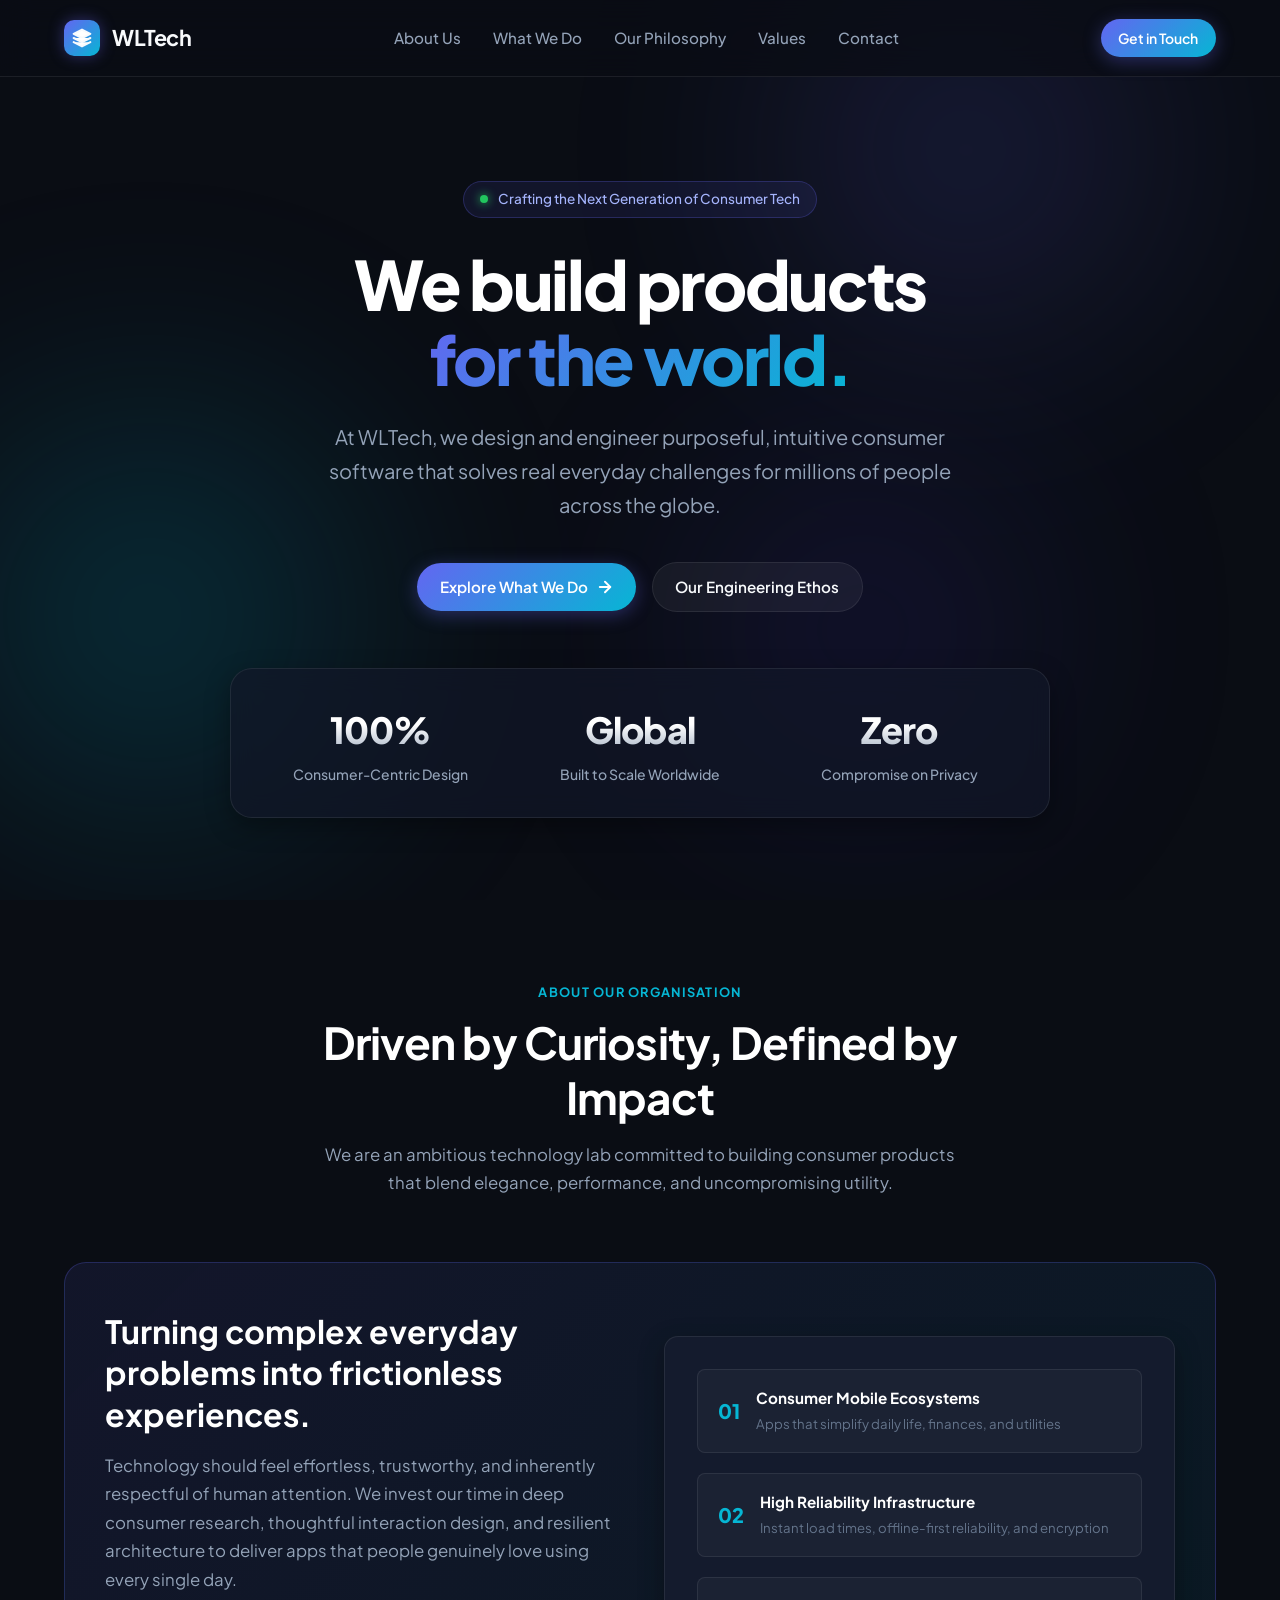
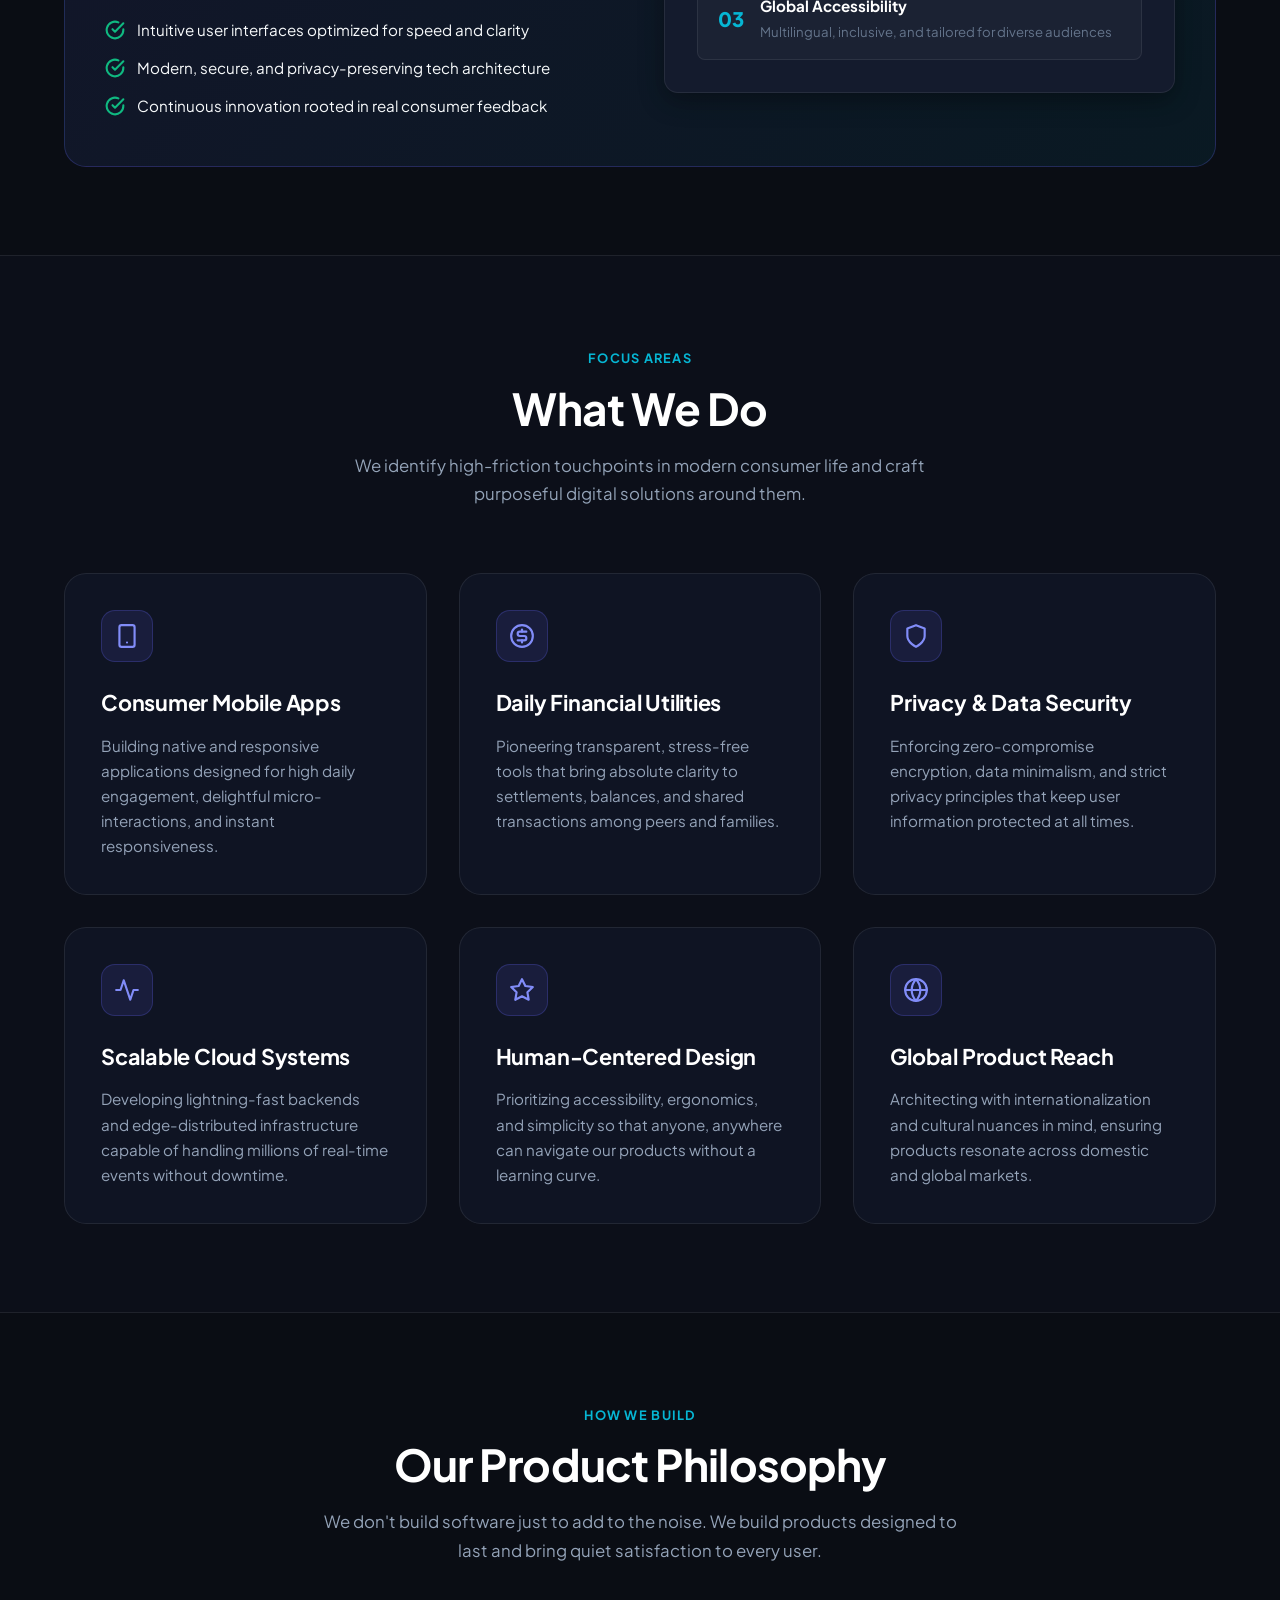
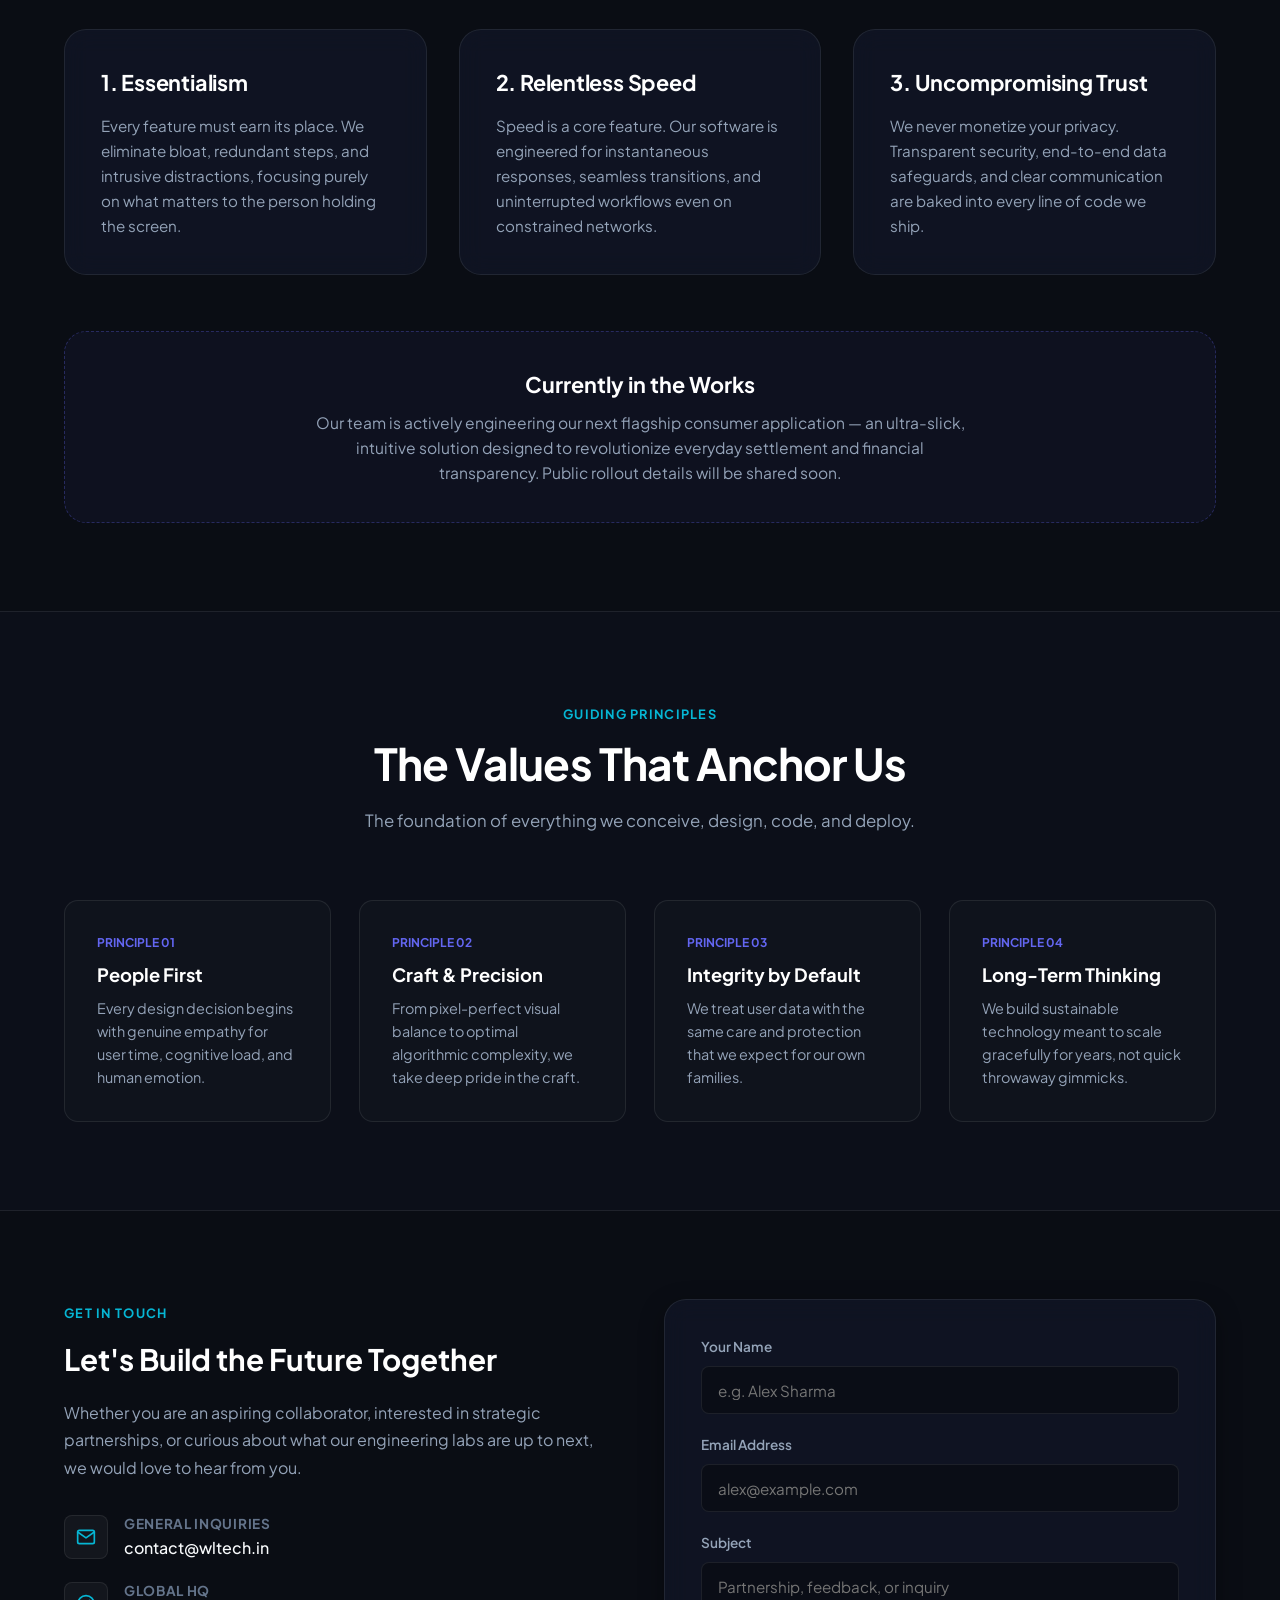
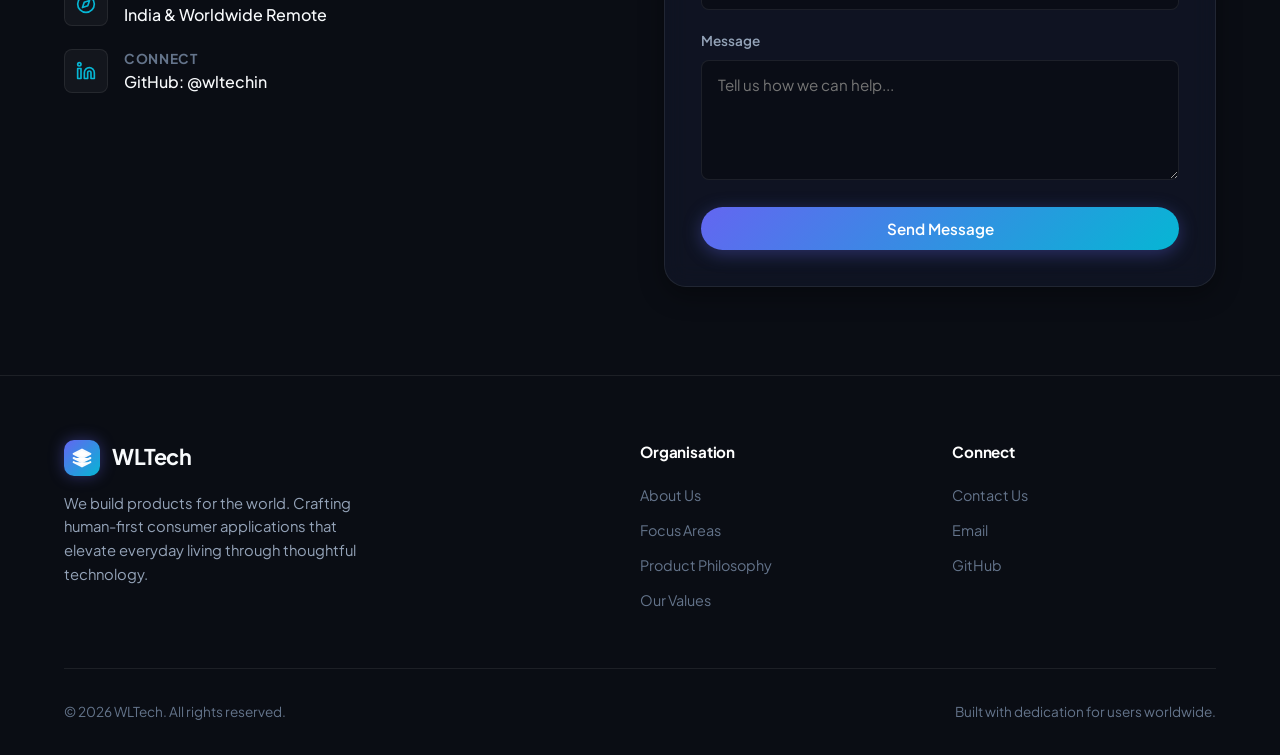
==== index.html @ 7b5af76c "Initial commit" ====
<!DOCTYPE html>
<html lang="en">
<head>
  <meta charset="UTF-8">
  <meta name="viewport" content="width=device-width, initial-scale=1.0">
  <title>WLTech — We Build Products for the World</title>
  <meta name="description" content="WLTech is a consumer technology organisation crafting intuitive, human-centered digital products and mobile applications for millions around the globe.">
  <meta name="keywords" content="WLTech, consumer technology, mobile apps, software organisation, consumer products, digital innovation">
  <meta name="author" content="WLTech">

  <!-- Open Graph / Meta -->
  <meta property="og:type" content="website">
  <meta property="og:title" content="WLTech — We Build Products for the World">
  <meta property="og:description" content="We design and build intuitive, purposeful consumer technology crafted to elevate everyday experiences worldwide.">
  <meta property="og:url" content="https://wltechin.github.io/">

  <!-- Google Fonts: Plus Jakarta Sans -->
  <link rel="preconnect" href="https://fonts.googleapis.com">
  <link rel="preconnect" href="https://fonts.gstatic.com" crossorigin>
  <link href="https://fonts.googleapis.com/css2?family=Plus+Jakarta+Sans:wght@400;500;600;700;800&display=swap" rel="stylesheet">

  <!-- Stylesheet -->
  <link rel="stylesheet" href="assets/css/style.css">
  <link rel="icon" type="image/svg+xml" href="data:image/svg+xml,<svg xmlns='http://www.w3.org/2000/svg' viewBox='0 0 32 32'><rect width='32' height='32' rx='8' fill='%236366f1'/><path d='M9 16l4 4 10-10' stroke='white' stroke-width='3' fill='none' stroke-linecap='round' stroke-linejoin='round'/></svg>">
</head>
<body>

  <!-- Ambient Background Glow -->
  <div class="ambient-bg" aria-hidden="true">
    <div class="ambient-blob ambient-blob-1"></div>
    <div class="ambient-blob ambient-blob-2"></div>
    <div class="ambient-blob ambient-blob-3"></div>
  </div>

  <!-- Header / Navigation -->
  <header class="header">
    <div class="container">
      <nav class="navbar" aria-label="Main Navigation">
        <a href="#hero" class="brand-logo">
          <div class="brand-icon">
            <svg viewBox="0 0 24 24" fill="none" stroke="currentColor" stroke-width="2.5" stroke-linecap="round" stroke-linejoin="round">
              <polygon points="12 2 2 7 12 12 22 7 12 2" />
              <polyline points="2 17 12 22 22 17" />
              <polyline points="2 12 12 17 22 12" />
            </svg>
          </div>
          <span>WLTech</span>
        </a>

        <ul class="nav-menu" id="navMenu">
          <li><a href="#about" class="nav-link">About Us</a></li>
          <li><a href="#what-we-do" class="nav-link">What We Do</a></li>
          <li><a href="#philosophy" class="nav-link">Our Philosophy</a></li>
          <li><a href="#values" class="nav-link">Values</a></li>
          <li><a href="#contact" class="nav-link">Contact</a></li>
        </ul>

        <div class="nav-actions">
          <a href="#contact" class="btn btn-primary btn-sm">Get in Touch</a>
        </div>

        <button class="mobile-toggle" id="mobileToggle" aria-label="Toggle navigation menu" aria-expanded="false">
          <svg viewBox="0 0 24 24" fill="none" stroke="currentColor">
            <path stroke-linecap="round" stroke-linejoin="round" stroke-width="2" d="M4 6h16M4 12h16M4 18h16" />
          </svg>
        </button>
      </nav>
    </div>
  </header>

  <main>
    <!-- Hero Section -->
    <section class="hero-section" id="hero">
      <div class="container">
        <div class="hero-pill">
          <span class="hero-pill-dot"></span>
          <span>Crafting the Next Generation of Consumer Tech</span>
        </div>

        <h1 class="hero-title">
          We build products <br>
          <span class="hero-title-highlight">for the world.</span>
        </h1>

        <p class="hero-subtitle">
          At WLTech, we design and engineer purposeful, intuitive consumer software that solves real everyday challenges for millions of people across the globe.
        </p>

        <div class="hero-cta">
          <a href="#what-we-do" class="btn btn-primary">
            Explore What We Do
            <svg width="18" height="18" viewBox="0 0 24 24" fill="none" stroke="currentColor" stroke-width="2.5" stroke-linecap="round" stroke-linejoin="round">
              <line x1="5" y1="12" x2="19" y2="12"></line>
              <polyline points="12 5 19 12 12 19"></polyline>
            </svg>
          </a>
          <a href="#philosophy" class="btn btn-secondary">Our Engineering Ethos</a>
        </div>

        <div class="hero-stats">
          <div class="stat-item">
            <div class="stat-number">100%</div>
            <div class="stat-label">Consumer-Centric Design</div>
          </div>
          <div class="stat-item">
            <div class="stat-number">Global</div>
            <div class="stat-label">Built to Scale Worldwide</div>
          </div>
          <div class="stat-item">
            <div class="stat-number">Zero</div>
            <div class="stat-label">Compromise on Privacy</div>
          </div>
        </div>
      </div>
    </section>

    <!-- About Section -->
    <section class="section" id="about">
      <div class="container">
        <div class="section-header">
          <span class="section-tag">About Our Organisation</span>
          <h2 class="section-title">Driven by Curiosity, Defined by Impact</h2>
          <p class="section-desc">
            We are an ambitious technology lab committed to building consumer products that blend elegance, performance, and uncompromising utility.
          </p>
        </div>

        <div class="highlight-box">
          <div class="highlight-content">
            <h3>Turning complex everyday problems into frictionless experiences.</h3>
            <p>
              Technology should feel effortless, trustworthy, and inherently respectful of human attention. We invest our time in deep consumer research, thoughtful interaction design, and resilient architecture to deliver apps that people genuinely love using every single day.
            </p>
            <div class="checklist">
              <div class="checklist-item">
                <svg viewBox="0 0 24 24" fill="none" stroke="currentColor" stroke-width="2.5" stroke-linecap="round" stroke-linejoin="round">
                  <path d="M22 11.08V12a10 10 0 1 1-5.93-9.14"></path>
                  <polyline points="22 4 12 14.01 9 11.01"></polyline>
                </svg>
                <span>Intuitive user interfaces optimized for speed and clarity</span>
              </div>
              <div class="checklist-item">
                <svg viewBox="0 0 24 24" fill="none" stroke="currentColor" stroke-width="2.5" stroke-linecap="round" stroke-linejoin="round">
                  <path d="M22 11.08V12a10 10 0 1 1-5.93-9.14"></path>
                  <polyline points="22 4 12 14.01 9 11.01"></polyline>
                </svg>
                <span>Modern, secure, and privacy-preserving tech architecture</span>
              </div>
              <div class="checklist-item">
                <svg viewBox="0 0 24 24" fill="none" stroke="currentColor" stroke-width="2.5" stroke-linecap="round" stroke-linejoin="round">
                  <path d="M22 11.08V12a10 10 0 1 1-5.93-9.14"></path>
                  <polyline points="22 4 12 14.01 9 11.01"></polyline>
                </svg>
                <span>Continuous innovation rooted in real consumer feedback</span>
              </div>
            </div>
          </div>

          <div class="highlight-visual">
            <div class="visual-pill">
              <div class="visual-pill-num">01</div>
              <div class="visual-pill-text">
                <strong>Consumer Mobile Ecosystems</strong>
                <span>Apps that simplify daily life, finances, and utilities</span>
              </div>
            </div>
            <div class="visual-pill">
              <div class="visual-pill-num">02</div>
              <div class="visual-pill-text">
                <strong>High Reliability Infrastructure</strong>
                <span>Instant load times, offline-first reliability, and encryption</span>
              </div>
            </div>
            <div class="visual-pill">
              <div class="visual-pill-num">03</div>
              <div class="visual-pill-text">
                <strong>Global Accessibility</strong>
                <span>Multilingual, inclusive, and tailored for diverse audiences</span>
              </div>
            </div>
          </div>
        </div>
      </div>
    </section>

    <!-- What We Do Section -->
    <section class="section section-alternate" id="what-we-do">
      <div class="container">
        <div class="section-header">
          <span class="section-tag">Focus Areas</span>
          <h2 class="section-title">What We Do</h2>
          <p class="section-desc">
            We identify high-friction touchpoints in modern consumer life and craft purposeful digital solutions around them.
          </p>
        </div>

        <div class="cards-grid">
          <!-- Card 1 -->
          <div class="glass-card">
            <div class="card-icon">
              <svg viewBox="0 0 24 24" fill="none" stroke="currentColor" stroke-width="2" stroke-linecap="round" stroke-linejoin="round">
                <rect x="5" y="2" width="14" height="20" rx="2" ry="2"></rect>
                <line x1="12" y1="18" x2="12.01" y2="18"></line>
              </svg>
            </div>
            <h3 class="card-title">Consumer Mobile Apps</h3>
            <p class="card-desc">
              Building native and responsive applications designed for high daily engagement, delightful micro-interactions, and instant responsiveness.
            </p>
          </div>

          <!-- Card 2 -->
          <div class="glass-card">
            <div class="card-icon">
              <svg viewBox="0 0 24 24" fill="none" stroke="currentColor" stroke-width="2" stroke-linecap="round" stroke-linejoin="round">
                <circle cx="12" cy="12" r="10"></circle>
                <path d="M16 8h-6a2 2 0 1 0 0 4h4a2 2 0 1 1 0 4H8"></path>
                <line x1="12" y1="6" x2="12" y2="8"></line>
                <line x1="12" y1="16" x2="12" y2="18"></line>
              </svg>
            </div>
            <h3 class="card-title">Daily Financial Utilities</h3>
            <p class="card-desc">
              Pioneering transparent, stress-free tools that bring absolute clarity to settlements, balances, and shared transactions among peers and families.
            </p>
          </div>

          <!-- Card 3 -->
          <div class="glass-card">
            <div class="card-icon">
              <svg viewBox="0 0 24 24" fill="none" stroke="currentColor" stroke-width="2" stroke-linecap="round" stroke-linejoin="round">
                <path d="M12 22s8-4 8-10V5l-8-3-8 3v7c0 6 8 10 8 10z"></path>
              </svg>
            </div>
            <h3 class="card-title">Privacy & Data Security</h3>
            <p class="card-desc">
              Enforcing zero-compromise encryption, data minimalism, and strict privacy principles that keep user information protected at all times.
            </p>
          </div>

          <!-- Card 4 -->
          <div class="glass-card">
            <div class="card-icon">
              <svg viewBox="0 0 24 24" fill="none" stroke="currentColor" stroke-width="2" stroke-linecap="round" stroke-linejoin="round">
                <polyline points="22 12 18 12 15 21 9 3 6 12 2 12"></polyline>
              </svg>
            </div>
            <h3 class="card-title">Scalable Cloud Systems</h3>
            <p class="card-desc">
              Developing lightning-fast backends and edge-distributed infrastructure capable of handling millions of real-time events without downtime.
            </p>
          </div>

          <!-- Card 5 -->
          <div class="glass-card">
            <div class="card-icon">
              <svg viewBox="0 0 24 24" fill="none" stroke="currentColor" stroke-width="2" stroke-linecap="round" stroke-linejoin="round">
                <polygon points="12 2 15.09 8.26 22 9.27 17 14.14 18.18 21.02 12 17.77 5.82 21.02 7 14.14 2 9.27 8.91 8.26 12 2"></polygon>
              </svg>
            </div>
            <h3 class="card-title">Human-Centered Design</h3>
            <p class="card-desc">
              Prioritizing accessibility, ergonomics, and simplicity so that anyone, anywhere can navigate our products without a learning curve.
            </p>
          </div>

          <!-- Card 6 -->
          <div class="glass-card">
            <div class="card-icon">
              <svg viewBox="0 0 24 24" fill="none" stroke="currentColor" stroke-width="2" stroke-linecap="round" stroke-linejoin="round">
                <circle cx="12" cy="12" r="10"></circle>
                <line x1="2" y1="12" x2="22" y2="12"></line>
                <path d="M12 2a15.3 15.3 0 0 1 4 10 15.3 15.3 0 0 1-4 10 15.3 15.3 0 0 1-4-10 15.3 15.3 0 0 1 4-10z"></path>
              </svg>
            </div>
            <h3 class="card-title">Global Product Reach</h3>
            <p class="card-desc">
              Architecting with internationalization and cultural nuances in mind, ensuring products resonate across domestic and global markets.
            </p>
          </div>
        </div>
      </div>
    </section>

    <!-- Product Philosophy / In The Lab -->
    <section class="section" id="philosophy">
      <div class="container">
        <div class="section-header">
          <span class="section-tag">How We Build</span>
          <h2 class="section-title">Our Product Philosophy</h2>
          <p class="section-desc">
            We don't build software just to add to the noise. We build products designed to last and bring quiet satisfaction to every user.
          </p>
        </div>

        <div class="cards-grid">
          <div class="glass-card">
            <h3 class="card-title">1. Essentialism</h3>
            <p class="card-desc">
              Every feature must earn its place. We eliminate bloat, redundant steps, and intrusive distractions, focusing purely on what matters to the person holding the screen.
            </p>
          </div>

          <div class="glass-card">
            <h3 class="card-title">2. Relentless Speed</h3>
            <p class="card-desc">
              Speed is a core feature. Our software is engineered for instantaneous responses, seamless transitions, and uninterrupted workflows even on constrained networks.
            </p>
          </div>

          <div class="glass-card">
            <h3 class="card-title">3. Uncompromising Trust</h3>
            <p class="card-desc">
              We never monetize your privacy. Transparent security, end-to-end data safeguards, and clear communication are baked into every line of code we ship.
            </p>
          </div>
        </div>

        <!-- Stealth Lab Notice -->
        <div style="margin-top: 3.5rem; padding: 2.25rem; background: rgba(99, 102, 241, 0.05); border: 1px dashed rgba(99, 102, 241, 0.3); border-radius: var(--radius-lg); text-align: center;">
          <h3 style="font-size: 1.35rem; color: #ffffff; margin-bottom: 0.5rem; font-weight: 700;">
            Currently in the Works
          </h3>
          <p style="color: var(--text-secondary); max-width: 650px; margin: 0 auto; font-size: 0.975rem;">
            Our team is actively engineering our next flagship consumer application — an ultra-slick, intuitive solution designed to revolutionize everyday settlement and financial transparency. Public rollout details will be shared soon.
          </p>
        </div>
      </div>
    </section>

    <!-- Values Section -->
    <section class="section section-alternate" id="values">
      <div class="container">
        <div class="section-header">
          <span class="section-tag">Guiding Principles</span>
          <h2 class="section-title">The Values That Anchor Us</h2>
          <p class="section-desc">
            The foundation of everything we conceive, design, code, and deploy.
          </p>
        </div>

        <div class="values-grid">
          <div class="value-card">
            <div class="value-tag">Principle 01</div>
            <h3 class="value-title">People First</h3>
            <p class="value-desc">
              Every design decision begins with genuine empathy for user time, cognitive load, and human emotion.
            </p>
          </div>

          <div class="value-card">
            <div class="value-tag">Principle 02</div>
            <h3 class="value-title">Craft & Precision</h3>
            <p class="value-desc">
              From pixel-perfect visual balance to optimal algorithmic complexity, we take deep pride in the craft.
            </p>
          </div>

          <div class="value-card">
            <div class="value-tag">Principle 03</div>
            <h3 class="value-title">Integrity by Default</h3>
            <p class="value-desc">
              We treat user data with the same care and protection that we expect for our own families.
            </p>
          </div>

          <div class="value-card">
            <div class="value-tag">Principle 04</div>
            <h3 class="value-title">Long-Term Thinking</h3>
            <p class="value-desc">
              We build sustainable technology meant to scale gracefully for years, not quick throwaway gimmicks.
            </p>
          </div>
        </div>
      </div>
    </section>

    <!-- Contact Section -->
    <section class="section" id="contact">
      <div class="container">
        <div class="contact-grid">
          <div class="contact-info">
            <span class="section-tag">Get In Touch</span>
            <h3>Let's Build the Future Together</h3>
            <p>
              Whether you are an aspiring collaborator, interested in strategic partnerships, or curious about what our engineering labs are up to next, we would love to hear from you.
            </p>

            <div class="contact-methods">
              <div class="contact-item">
                <div class="contact-icon">
                  <svg viewBox="0 0 24 24" fill="none" stroke="currentColor" stroke-width="2" stroke-linecap="round" stroke-linejoin="round">
                    <path d="M4 4h16c1.1 0 2 .9 2 2v12c0 1.1-.9 2-2 2H4c-1.1 0-2-.9-2-2V6c0-1.1.9-2 2-2z"></path>
                    <polyline points="22,6 12,13 2,6"></polyline>
                  </svg>
                </div>
                <div class="contact-detail">
                  <strong>General Inquiries</strong>
                  <a href="mailto:contact@wltech.in">contact@wltech.in</a>
                </div>
              </div>

              <div class="contact-item">
                <div class="contact-icon">
                  <svg viewBox="0 0 24 24" fill="none" stroke="currentColor" stroke-width="2" stroke-linecap="round" stroke-linejoin="round">
                    <circle cx="12" cy="12" r="10"></circle>
                    <polygon points="16.24 7.76 14.12 14.12 7.76 16.24 9.88 9.88 16.24 7.76"></polygon>
                  </svg>
                </div>
                <div class="contact-detail">
                  <strong>Global HQ</strong>
                  <span>India & Worldwide Remote</span>
                </div>
              </div>

              <div class="contact-item">
                <div class="contact-icon">
                  <svg viewBox="0 0 24 24" fill="none" stroke="currentColor" stroke-width="2" stroke-linecap="round" stroke-linejoin="round">
                    <path d="M16 8a6 6 0 0 1 6 6v7h-4v-7a2 2 0 0 0-2-2 2 2 0 0 0-2 2v7h-4v-7a6 6 0 0 1 6-6z"></path>
                    <rect x="2" y="9" width="4" height="12"></rect>
                    <circle cx="4" cy="4" r="2"></circle>
                  </svg>
                </div>
                <div class="contact-detail">
                  <strong>Connect</strong>
                  <span>GitHub: @wltechin</span>
                </div>
              </div>
            </div>
          </div>

          <div class="contact-form-card">
            <form id="contactForm">
              <div class="form-group">
                <label for="name" class="form-label">Your Name</label>
                <input type="text" id="name" class="form-input" placeholder="e.g. Alex Sharma" required>
              </div>

              <div class="form-group">
                <label for="email" class="form-label">Email Address</label>
                <input type="email" id="email" class="form-input" placeholder="alex@example.com" required>
              </div>

              <div class="form-group">
                <label for="subject" class="form-label">Subject</label>
                <input type="text" id="subject" class="form-input" placeholder="Partnership, feedback, or inquiry" required>
              </div>

              <div class="form-group">
                <label for="message" class="form-label">Message</label>
                <textarea id="message" class="form-textarea" placeholder="Tell us how we can help..." required></textarea>
              </div>

              <button type="submit" class="btn btn-primary" style="width: 100%;">
                Send Message
              </button>

              <div class="form-status" id="formStatus"></div>
            </form>
          </div>
        </div>
      </div>
    </section>
  </main>

  <!-- Footer -->
  <footer class="footer">
    <div class="container">
      <div class="footer-grid">
        <div class="footer-brand">
          <div class="brand-logo">
            <div class="brand-icon">
              <svg viewBox="0 0 24 24" fill="none" stroke="currentColor" stroke-width="2.5" stroke-linecap="round" stroke-linejoin="round">
                <polygon points="12 2 2 7 12 12 22 7 12 2" />
                <polyline points="2 17 12 22 22 17" />
                <polyline points="2 12 12 17 22 12" />
              </svg>
            </div>
            <span>WLTech</span>
          </div>
          <p>
            We build products for the world. Crafting human-first consumer applications that elevate everyday living through thoughtful technology.
          </p>
        </div>

        <div class="footer-col">
          <h4>Organisation</h4>
          <div class="footer-links">
            <a href="#about" class="footer-link">About Us</a>
            <a href="#what-we-do" class="footer-link">Focus Areas</a>
            <a href="#philosophy" class="footer-link">Product Philosophy</a>
            <a href="#values" class="footer-link">Our Values</a>
          </div>
        </div>

        <div class="footer-col">
          <h4>Connect</h4>
          <div class="footer-links">
            <a href="#contact" class="footer-link">Contact Us</a>
            <a href="mailto:contact@wltech.in" class="footer-link">Email</a>
            <a href="https://github.com/wltechin" class="footer-link" target="_blank" rel="noopener">GitHub</a>
          </div>
        </div>
      </div>

      <div class="footer-bottom">
        <div>
          &copy; <span id="currentYear">2026</span> WLTech. All rights reserved.
        </div>
        <div>
          Built with dedication for users worldwide.
        </div>
      </div>
    </div>
  </footer>

  <!-- Main JavaScript -->
  <script src="assets/js/main.js"></script>
</body>
</html>
---- assets/css/style.css ----
/* ===================================================================
   WLTech - Corporate Stylesheet
   "We build products for the world"
   =================================================================== */

:root {
  --font-main: 'Plus Jakarta Sans', -apple-system, BlinkMacSystemFont, 'Segoe UI', Roboto, Helvetica, Arial, sans-serif;
  --font-heading: 'Plus Jakarta Sans', -apple-system, BlinkMacSystemFont, sans-serif;

  /* Colors */
  --bg-primary: #0a0d14;
  --bg-secondary: #0f1422;
  --bg-surface: #141b2d;
  --bg-surface-hover: #1b243b;
  --border-subtle: rgba(255, 255, 255, 0.08);
  --border-focus: rgba(99, 102, 241, 0.5);

  --text-primary: #f8fafc;
  --text-secondary: #94a3b8;
  --text-muted: #64748b;

  --accent-primary: #6366f1;
  --accent-primary-hover: #4f46e5;
  --accent-secondary: #06b6d4;
  --accent-gradient: linear-gradient(135deg, #6366f1 0%, #06b6d4 100%);
  --accent-glow: rgba(99, 102, 241, 0.25);

  --card-glass: rgba(18, 24, 40, 0.7);
  --card-glass-hover: rgba(25, 33, 56, 0.85);

  /* Shadows */
  --shadow-sm: 0 2px 8px rgba(0, 0, 0, 0.2);
  --shadow-md: 0 8px 24px rgba(0, 0, 0, 0.35);
  --shadow-lg: 0 16px 48px rgba(0, 0, 0, 0.5);
  --shadow-glow: 0 0 40px rgba(99, 102, 241, 0.2);

  /* Layout */
  --container-max: 1200px;
  --radius-sm: 8px;
  --radius-md: 14px;
  --radius-lg: 22px;
  --radius-full: 9999px;

  --transition-fast: 0.15s ease;
  --transition-normal: 0.25s cubic-bezier(0.16, 1, 0.3, 1);
  --transition-slow: 0.4s cubic-bezier(0.16, 1, 0.3, 1);
}

/* Base & Reset */
*, *::before, *::after {
  box-sizing: border-box;
  margin: 0;
  padding: 0;
}

html {
  font-size: 16px;
  scroll-behavior: smooth;
  -webkit-font-smoothing: antialiased;
  -moz-osx-font-smoothing: grayscale;
}

body {
  font-family: var(--font-main);
  background-color: var(--bg-primary);
  color: var(--text-primary);
  line-height: 1.6;
  overflow-x: hidden;
  min-height: 100vh;
}

img, svg {
  display: block;
  max-width: 100%;
}

a {
  color: inherit;
  text-decoration: none;
  transition: color var(--transition-fast);
}

ul {
  list-style: none;
}

button, input, textarea {
  font-family: inherit;
  border: none;
  outline: none;
}

/* Background Ambient Lighting */
.ambient-bg {
  position: fixed;
  top: 0;
  left: 0;
  right: 0;
  bottom: 0;
  pointer-events: none;
  z-index: 0;
  overflow: hidden;
}

.ambient-blob {
  position: absolute;
  border-radius: 50%;
  filter: blur(120px);
  opacity: 0.28;
}

.ambient-blob-1 {
  width: 500px;
  height: 500px;
  top: -100px;
  right: 5%;
  background: radial-gradient(circle, #6366f1 0%, transparent 70%);
}

.ambient-blob-2 {
  width: 600px;
  height: 600px;
  top: 35%;
  left: -150px;
  background: radial-gradient(circle, #06b6d4 0%, transparent 70%);
}

.ambient-blob-3 {
  width: 450px;
  height: 450px;
  bottom: 5%;
  right: 15%;
  background: radial-gradient(circle, #4338ca 0%, transparent 70%);
}

/* Container */
.container {
  width: 100%;
  max-width: var(--container-max);
  margin: 0 auto;
  padding: 0 1.5rem;
  position: relative;
  z-index: 1;
}

/* Navigation */
.header {
  position: sticky;
  top: 0;
  z-index: 100;
  background: rgba(10, 13, 20, 0.75);
  backdrop-filter: blur(16px);
  -webkit-backdrop-filter: blur(16px);
  border-bottom: 1px solid var(--border-subtle);
  transition: background var(--transition-normal);
}

.navbar {
  display: flex;
  align-items: center;
  justify-content: space-between;
  height: 76px;
}

.brand-logo {
  display: flex;
  align-items: center;
  gap: 0.75rem;
  font-weight: 700;
  font-size: 1.35rem;
  letter-spacing: -0.02em;
  color: var(--text-primary);
}

.brand-icon {
  width: 36px;
  height: 36px;
  border-radius: 10px;
  background: var(--accent-gradient);
  display: flex;
  align-items: center;
  justify-content: center;
  box-shadow: 0 0 15px rgba(99, 102, 241, 0.4);
}

.brand-icon svg {
  width: 20px;
  height: 20px;
  fill: #ffffff;
}

.nav-menu {
  display: flex;
  align-items: center;
  gap: 2rem;
}

.nav-link {
  font-size: 0.95rem;
  font-weight: 500;
  color: var(--text-secondary);
  transition: color var(--transition-fast);
  padding: 0.5rem 0;
}

.nav-link:hover, .nav-link.active {
  color: var(--text-primary);
}

.nav-actions {
  display: flex;
  align-items: center;
  gap: 1rem;
}

/* Buttons */
.btn {
  display: inline-flex;
  align-items: center;
  justify-content: center;
  gap: 0.5rem;
  font-size: 0.95rem;
  font-weight: 600;
  padding: 0.75rem 1.4rem;
  border-radius: var(--radius-full);
  cursor: pointer;
  transition: all var(--transition-normal);
  text-decoration: none;
  white-space: nowrap;
}

.btn-primary {
  background: var(--accent-gradient);
  color: #ffffff;
  box-shadow: 0 4px 18px rgba(99, 102, 241, 0.35);
}

.btn-primary:hover {
  transform: translateY(-2px);
  box-shadow: 0 6px 24px rgba(99, 102, 241, 0.5);
  color: #ffffff;
}

.btn-secondary {
  background: rgba(255, 255, 255, 0.05);
  color: var(--text-primary);
  border: 1px solid var(--border-subtle);
}

.btn-secondary:hover {
  background: rgba(255, 255, 255, 0.1);
  border-color: rgba(255, 255, 255, 0.2);
  transform: translateY(-2px);
}

.btn-sm {
  padding: 0.5rem 1.1rem;
  font-size: 0.875rem;
}

/* Mobile Toggle */
.mobile-toggle {
  display: none;
  background: none;
  border: none;
  cursor: pointer;
  padding: 0.5rem;
  color: var(--text-primary);
}

.mobile-toggle svg {
  width: 26px;
  height: 26px;
  stroke: currentColor;
}

/* Hero Section */
.hero-section {
  padding: 6.5rem 0 4.5rem;
  text-align: center;
  position: relative;
}

.hero-pill {
  display: inline-flex;
  align-items: center;
  gap: 0.6rem;
  padding: 0.4rem 1rem;
  border-radius: var(--radius-full);
  background: rgba(99, 102, 241, 0.1);
  border: 1px solid rgba(99, 102, 241, 0.25);
  font-size: 0.85rem;
  font-weight: 500;
  color: #a5b4fc;
  margin-bottom: 1.8rem;
}

.hero-pill-dot {
  width: 8px;
  height: 8px;
  border-radius: 50%;
  background: #22c55e;
  box-shadow: 0 0 10px #22c55e;
  animation: pulse-dot 2s infinite ease-in-out;
}

@keyframes pulse-dot {
  0%, 100% { opacity: 1; transform: scale(1); }
  50% { opacity: 0.5; transform: scale(0.85); }
}

.hero-title {
  font-size: clamp(2.5rem, 6vw, 4.25rem);
  font-weight: 800;
  line-height: 1.1;
  letter-spacing: -0.035em;
  max-width: 880px;
  margin: 0 auto 1.5rem;
  color: #ffffff;
}

.hero-title-highlight {
  background: var(--accent-gradient);
  -webkit-background-clip: text;
  -webkit-text-fill-color: transparent;
}

.hero-subtitle {
  font-size: clamp(1.05rem, 2vw, 1.25rem);
  color: var(--text-secondary);
  max-width: 680px;
  margin: 0 auto 2.5rem;
  line-height: 1.7;
}

.hero-cta {
  display: flex;
  align-items: center;
  justify-content: center;
  gap: 1rem;
  flex-wrap: wrap;
  margin-bottom: 3.5rem;
}

.hero-stats {
  display: grid;
  grid-template-columns: repeat(3, 1fr);
  gap: 1.5rem;
  max-width: 820px;
  margin: 0 auto;
  padding: 2rem;
  background: var(--card-glass);
  backdrop-filter: blur(12px);
  -webkit-backdrop-filter: blur(12px);
  border: 1px solid var(--border-subtle);
  border-radius: var(--radius-lg);
  box-shadow: var(--shadow-md);
}

.stat-item {
  text-align: center;
}

.stat-number {
  font-size: 2.25rem;
  font-weight: 800;
  letter-spacing: -0.02em;
  background: linear-gradient(180deg, #ffffff 40%, #94a3b8 100%);
  -webkit-background-clip: text;
  -webkit-text-fill-color: transparent;
  margin-bottom: 0.25rem;
}

.stat-label {
  font-size: 0.875rem;
  color: var(--text-secondary);
  font-weight: 500;
}

/* Section Header */
.section-header {
  text-align: center;
  max-width: 650px;
  margin: 0 auto 4rem;
}

.section-tag {
  display: inline-block;
  font-size: 0.8rem;
  text-transform: uppercase;
  letter-spacing: 0.1em;
  font-weight: 700;
  color: var(--accent-secondary);
  margin-bottom: 0.75rem;
}

.section-title {
  font-size: clamp(1.85rem, 4vw, 2.75rem);
  font-weight: 700;
  letter-spacing: -0.02em;
  color: #ffffff;
  margin-bottom: 1rem;
  line-height: 1.25;
}

.section-desc {
  font-size: 1.05rem;
  color: var(--text-secondary);
  line-height: 1.7;
}

/* Sections */
.section {
  padding: 5.5rem 0;
  position: relative;
}

.section-alternate {
  background: rgba(15, 20, 34, 0.4);
  border-top: 1px solid var(--border-subtle);
  border-bottom: 1px solid var(--border-subtle);
}

/* Cards Grid */
.cards-grid {
  display: grid;
  grid-template-columns: repeat(auto-fit, minmax(280px, 1fr));
  gap: 2rem;
}

.glass-card {
  background: var(--card-glass);
  backdrop-filter: blur(12px);
  -webkit-backdrop-filter: blur(12px);
  border: 1px solid var(--border-subtle);
  border-radius: var(--radius-lg);
  padding: 2.25rem;
  transition: all var(--transition-normal);
  position: relative;
  overflow: hidden;
}

.glass-card::before {
  content: '';
  position: absolute;
  top: 0;
  left: 0;
  right: 0;
  height: 2px;
  background: var(--accent-gradient);
  opacity: 0;
  transition: opacity var(--transition-normal);
}

.glass-card:hover {
  transform: translateY(-6px);
  border-color: rgba(99, 102, 241, 0.3);
  box-shadow: var(--shadow-lg), var(--shadow-glow);
  background: var(--card-glass-hover);
}

.glass-card:hover::before {
  opacity: 1;
}

.card-icon {
  width: 52px;
  height: 52px;
  border-radius: var(--radius-md);
  background: rgba(99, 102, 241, 0.12);
  border: 1px solid rgba(99, 102, 241, 0.25);
  display: flex;
  align-items: center;
  justify-content: center;
  margin-bottom: 1.5rem;
  color: #818cf8;
}

.card-icon svg {
  width: 26px;
  height: 26px;
  stroke: currentColor;
}

.card-title {
  font-size: 1.35rem;
  font-weight: 700;
  color: #ffffff;
  margin-bottom: 0.75rem;
  letter-spacing: -0.01em;
}

.card-desc {
  font-size: 0.95rem;
  color: var(--text-secondary);
  line-height: 1.65;
}

/* Philosophy / Feature Highlight Banner */
.highlight-box {
  background: linear-gradient(135deg, rgba(99, 102, 241, 0.1) 0%, rgba(6, 182, 212, 0.08) 100%);
  border: 1px solid rgba(99, 102, 241, 0.25);
  border-radius: var(--radius-lg);
  padding: 3rem 2.5rem;
  display: grid;
  grid-template-columns: 1fr 1fr;
  gap: 3rem;
  align-items: center;
}

.highlight-content h3 {
  font-size: 2rem;
  font-weight: 700;
  color: #ffffff;
  margin-bottom: 1rem;
  line-height: 1.3;
}

.highlight-content p {
  color: var(--text-secondary);
  font-size: 1.05rem;
  line-height: 1.7;
  margin-bottom: 1.5rem;
}

.checklist {
  display: flex;
  flex-direction: column;
  gap: 0.85rem;
}

.checklist-item {
  display: flex;
  align-items: center;
  gap: 0.75rem;
  font-size: 0.95rem;
  color: var(--text-primary);
}

.checklist-item svg {
  width: 20px;
  height: 20px;
  color: #10b981;
  flex-shrink: 0;
}

.highlight-visual {
  background: var(--bg-surface);
  border: 1px solid var(--border-subtle);
  border-radius: var(--radius-md);
  padding: 2rem;
  display: flex;
  flex-direction: column;
  gap: 1.25rem;
  box-shadow: var(--shadow-md);
}

.visual-pill {
  display: flex;
  align-items: center;
  gap: 1rem;
  padding: 1rem 1.25rem;
  background: rgba(255, 255, 255, 0.03);
  border: 1px solid var(--border-subtle);
  border-radius: var(--radius-sm);
  transition: border-color var(--transition-fast);
}

.visual-pill:hover {
  border-color: rgba(99, 102, 241, 0.4);
}

.visual-pill-num {
  font-weight: 800;
  font-size: 1.25rem;
  color: var(--accent-secondary);
}

.visual-pill-text strong {
  display: block;
  font-size: 0.95rem;
  color: #ffffff;
}

.visual-pill-text span {
  font-size: 0.825rem;
  color: var(--text-muted);
}

/* Values Grid */
.values-grid {
  display: grid;
  grid-template-columns: repeat(auto-fit, minmax(260px, 1fr));
  gap: 1.75rem;
}

.value-card {
  padding: 2rem;
  border-radius: var(--radius-md);
  background: rgba(255, 255, 255, 0.02);
  border: 1px solid var(--border-subtle);
  transition: all var(--transition-fast);
}

.value-card:hover {
  background: rgba(255, 255, 255, 0.04);
  border-color: rgba(255, 255, 255, 0.15);
}

.value-tag {
  font-size: 0.75rem;
  font-weight: 700;
  text-transform: uppercase;
  color: var(--accent-primary);
  margin-bottom: 0.5rem;
}

.value-title {
  font-size: 1.15rem;
  font-weight: 700;
  color: #ffffff;
  margin-bottom: 0.5rem;
}

.value-desc {
  font-size: 0.9rem;
  color: var(--text-secondary);
  line-height: 1.6;
}

/* Contact / Inquiries Section */
.contact-grid {
  display: grid;
  grid-template-columns: 1fr 1fr;
  gap: 3rem;
  align-items: start;
}

.contact-info h3 {
  font-size: 1.85rem;
  font-weight: 700;
  color: #ffffff;
  margin-bottom: 1rem;
}

.contact-info p {
  color: var(--text-secondary);
  margin-bottom: 2rem;
  line-height: 1.7;
}

.contact-methods {
  display: flex;
  flex-direction: column;
  gap: 1.25rem;
}

.contact-item {
  display: flex;
  align-items: center;
  gap: 1rem;
}

.contact-icon {
  width: 44px;
  height: 44px;
  border-radius: var(--radius-sm);
  background: rgba(255, 255, 255, 0.04);
  border: 1px solid var(--border-subtle);
  display: flex;
  align-items: center;
  justify-content: center;
  color: var(--accent-secondary);
}

.contact-icon svg {
  width: 20px;
  height: 20px;
  stroke: currentColor;
}

.contact-detail strong {
  display: block;
  font-size: 0.85rem;
  color: var(--text-muted);
  text-transform: uppercase;
  letter-spacing: 0.05em;
}

.contact-detail a, .contact-detail span {
  font-size: 1rem;
  color: var(--text-primary);
  font-weight: 500;
}

.contact-form-card {
  background: var(--card-glass);
  backdrop-filter: blur(12px);
  -webkit-backdrop-filter: blur(12px);
  border: 1px solid var(--border-subtle);
  border-radius: var(--radius-lg);
  padding: 2.25rem;
  box-shadow: var(--shadow-md);
}

.form-group {
  margin-bottom: 1.25rem;
}

.form-label {
  display: block;
  font-size: 0.85rem;
  font-weight: 600;
  color: var(--text-secondary);
  margin-bottom: 0.5rem;
}

.form-input, .form-textarea {
  width: 100%;
  padding: 0.85rem 1rem;
  background: rgba(10, 13, 20, 0.8);
  border: 1px solid var(--border-subtle);
  border-radius: var(--radius-sm);
  color: var(--text-primary);
  font-size: 0.95rem;
  transition: all var(--transition-fast);
}

.form-input:focus, .form-textarea:focus {
  border-color: var(--accent-primary);
  box-shadow: 0 0 0 3px rgba(99, 102, 241, 0.2);
}

.form-textarea {
  min-height: 120px;
  resize: vertical;
}

.form-status {
  margin-top: 1rem;
  font-size: 0.9rem;
  padding: 0.75rem;
  border-radius: var(--radius-sm);
  display: none;
}

.form-status.success {
  display: block;
  background: rgba(16, 185, 129, 0.1);
  border: 1px solid rgba(16, 185, 129, 0.3);
  color: #34d399;
}

/* Footer */
.footer {
  border-top: 1px solid var(--border-subtle);
  background: var(--bg-primary);
  padding: 4rem 0 2rem;
  position: relative;
  z-index: 1;
}

.footer-grid {
  display: grid;
  grid-template-columns: 2fr 1fr 1fr;
  gap: 3rem;
  margin-bottom: 3.5rem;
}

.footer-brand p {
  color: var(--text-secondary);
  margin-top: 1rem;
  max-width: 320px;
  font-size: 0.925rem;
  line-height: 1.6;
}

.footer-col h4 {
  font-size: 0.95rem;
  font-weight: 700;
  color: #ffffff;
  margin-bottom: 1.25rem;
  letter-spacing: -0.01em;
}

.footer-links {
  display: flex;
  flex-direction: column;
  gap: 0.75rem;
}

.footer-link {
  font-size: 0.9rem;
  color: var(--text-muted);
  transition: color var(--transition-fast);
}

.footer-link:hover {
  color: var(--text-primary);
}

.footer-bottom {
  display: flex;
  align-items: center;
  justify-content: space-between;
  border-top: 1px solid var(--border-subtle);
  padding-top: 2rem;
  font-size: 0.85rem;
  color: var(--text-muted);
  flex-wrap: wrap;
  gap: 1rem;
}

/* Responsive */
@media (max-width: 900px) {
  .highlight-box {
    grid-template-columns: 1fr;
  }
  .contact-grid {
    grid-template-columns: 1fr;
  }
  .footer-grid {
    grid-template-columns: 1fr;
    gap: 2rem;
  }
}

@media (max-width: 768px) {
  .hero-stats {
    grid-template-columns: 1fr;
    gap: 1rem;
  }

  .nav-menu {
    position: fixed;
    top: 76px;
    left: 0;
    right: 0;
    background: rgba(10, 13, 20, 0.98);
    backdrop-filter: blur(20px);
    -webkit-backdrop-filter: blur(20px);
    flex-direction: column;
    padding: 2rem 1.5rem;
    gap: 1.5rem;
    border-bottom: 1px solid var(--border-subtle);
    transform: translateY(-150%);
    transition: transform var(--transition-normal);
    opacity: 0;
    pointer-events: none;
  }

  .nav-menu.open {
    transform: translateY(0);
    opacity: 1;
    pointer-events: all;
  }

  .mobile-toggle {
    display: block;
  }

  .nav-actions {
    display: none;
  }
}
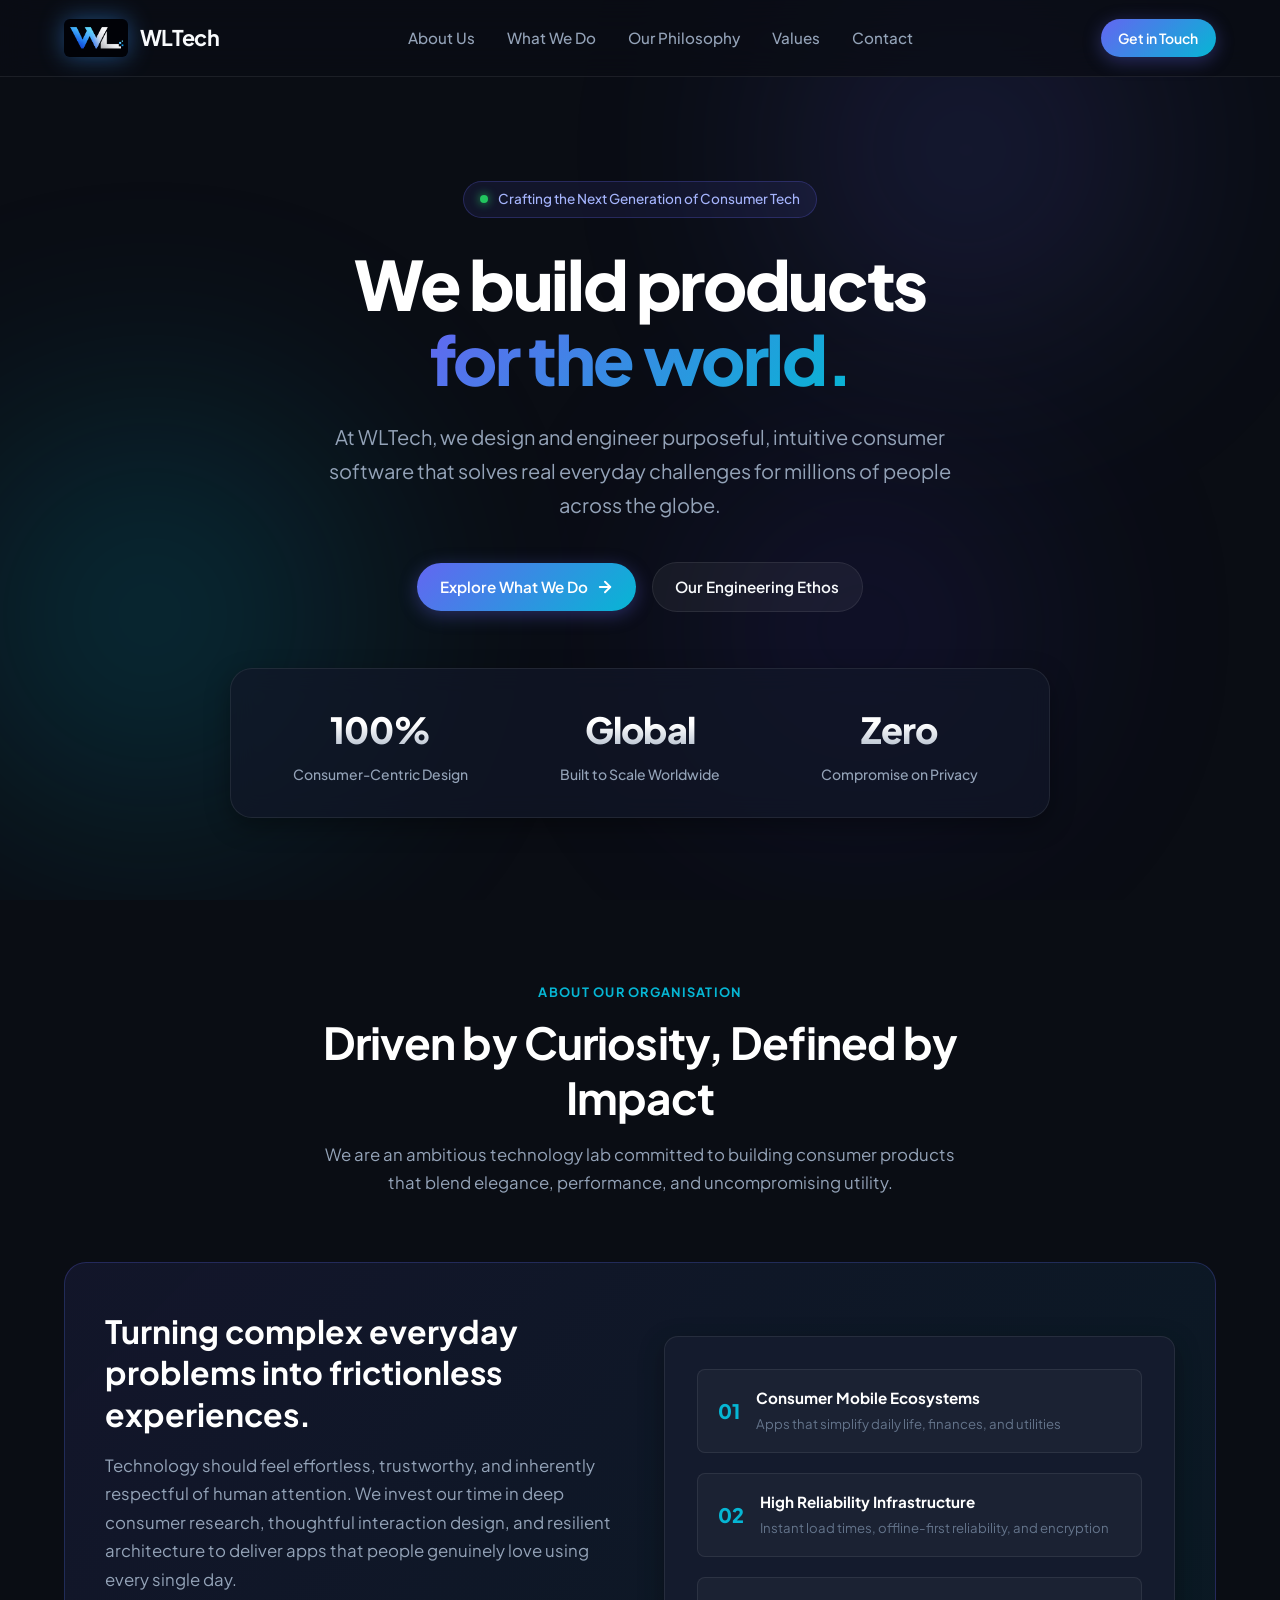
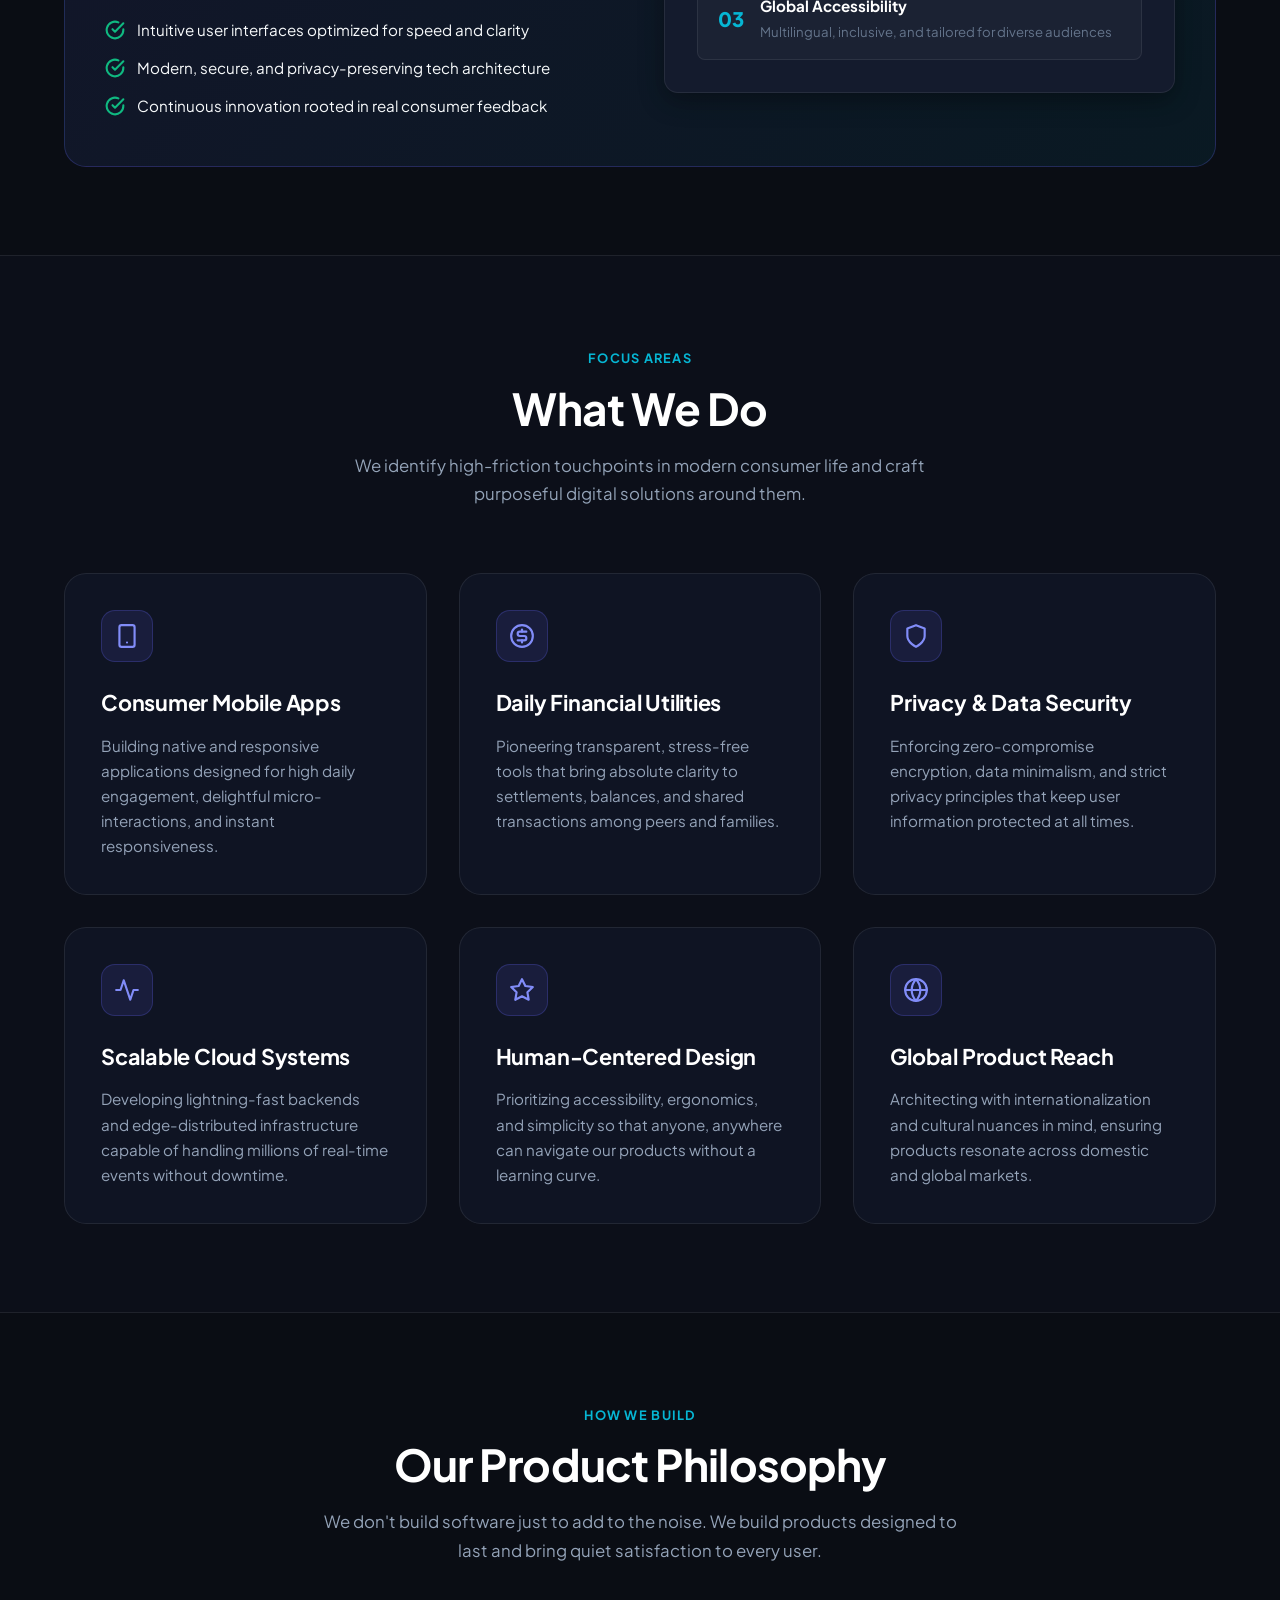
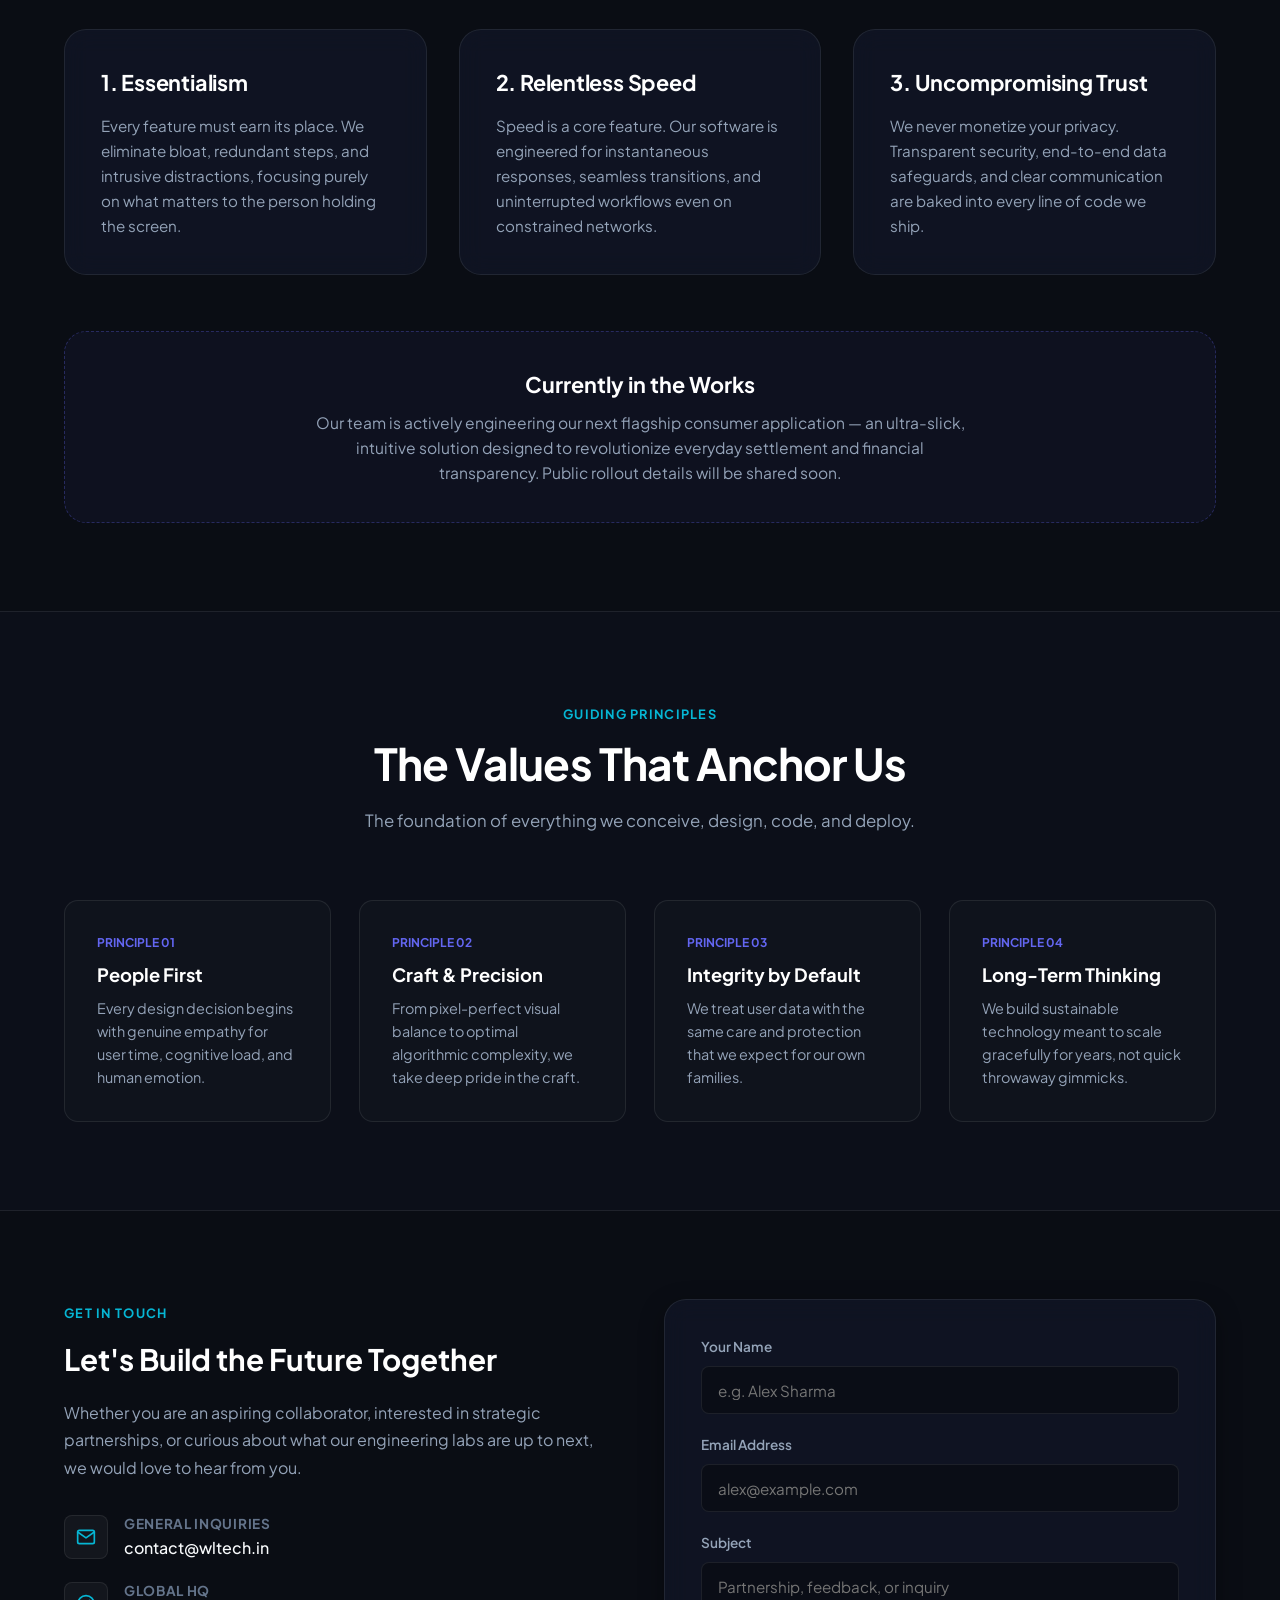
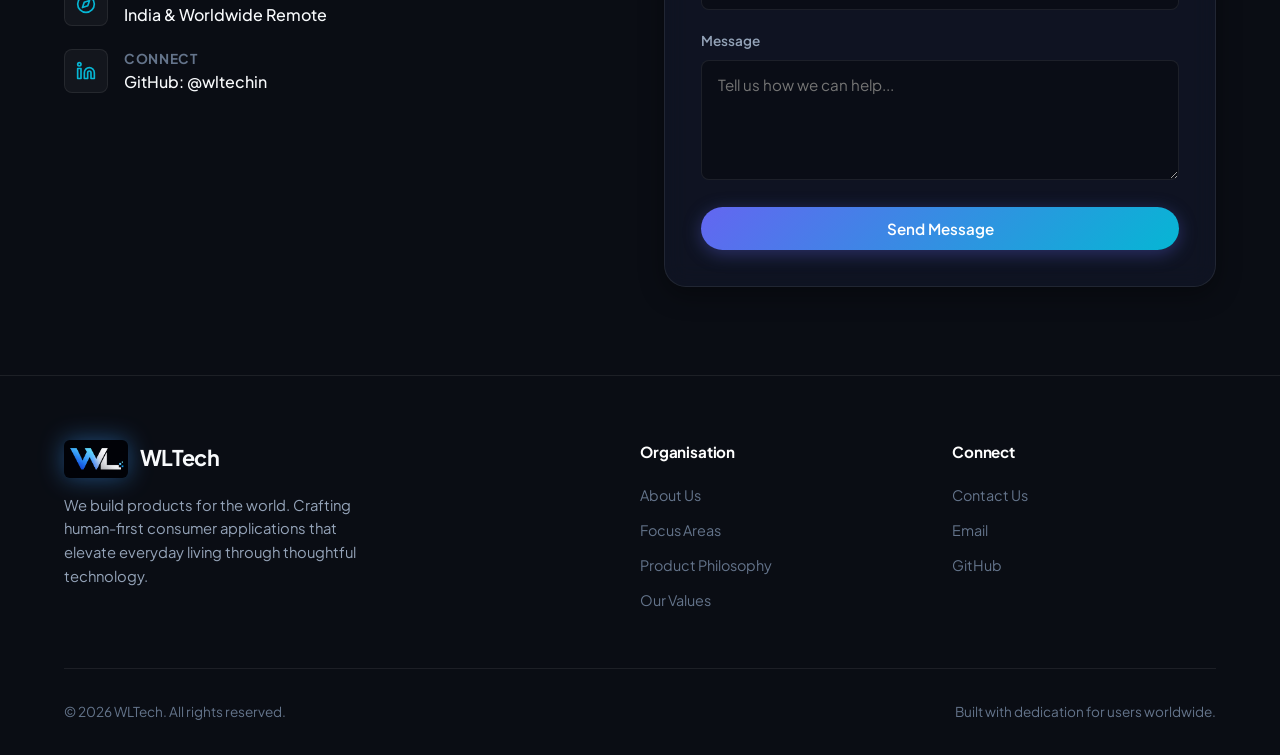
==== commit ca2d54ec: "feat: add brand logo image and update site favicon and branding" ====
--- a/index.html
+++ b/index.html
@@ -21,7 +21,7 @@
 
   <!-- Stylesheet -->
   <link rel="stylesheet" href="assets/css/style.css">
-  <link rel="icon" type="image/svg+xml" href="data:image/svg+xml,<svg xmlns='http://www.w3.org/2000/svg' viewBox='0 0 32 32'><rect width='32' height='32' rx='8' fill='%236366f1'/><path d='M9 16l4 4 10-10' stroke='white' stroke-width='3' fill='none' stroke-linecap='round' stroke-linejoin='round'/></svg>">
+  <link rel="icon" type="image/png" href="assets/images/logo/wl-tech-icon.png">
 </head>
 <body>
 
@@ -37,13 +37,7 @@
     <div class="container">
       <nav class="navbar" aria-label="Main Navigation">
         <a href="#hero" class="brand-logo">
-          <div class="brand-icon">
-            <svg viewBox="0 0 24 24" fill="none" stroke="currentColor" stroke-width="2.5" stroke-linecap="round" stroke-linejoin="round">
-              <polygon points="12 2 2 7 12 12 22 7 12 2" />
-              <polyline points="2 17 12 22 22 17" />
-              <polyline points="2 12 12 17 22 12" />
-            </svg>
-          </div>
+          <img src="assets/images/logo/wl-tech-icon.png" onerror="this.onerror=null; this.src='assets/images/wl-tech-icon.png';" alt="WLTech Logo" class="brand-logo-img">
           <span>WLTech</span>
         </a>
 
@@ -469,13 +463,7 @@
       <div class="footer-grid">
         <div class="footer-brand">
           <div class="brand-logo">
-            <div class="brand-icon">
-              <svg viewBox="0 0 24 24" fill="none" stroke="currentColor" stroke-width="2.5" stroke-linecap="round" stroke-linejoin="round">
-                <polygon points="12 2 2 7 12 12 22 7 12 2" />
-                <polyline points="2 17 12 22 22 17" />
-                <polyline points="2 12 12 17 22 12" />
-              </svg>
-            </div>
+            <img src="assets/images/logo/wl-tech-icon.png" onerror="this.onerror=null; this.src='assets/images/wl-tech-icon.png';" alt="WLTech Logo" class="brand-logo-img">
             <span>WLTech</span>
           </div>
           <p>
--- a/assets/css/style.css
+++ b/assets/css/style.css
@@ -170,6 +170,22 @@
   font-size: 1.35rem;
   letter-spacing: -0.02em;
   color: var(--text-primary);
+}
+
+.brand-logo-img {
+  height: 38px;
+  width: auto;
+  border-radius: 6px;
+  display: block;
+  object-fit: contain;
+  mix-blend-mode: screen;
+  filter: drop-shadow(0 0 12px rgba(57, 154, 248, 0.45));
+  transition: transform var(--transition-fast), filter var(--transition-fast);
+}
+
+.brand-logo:hover .brand-logo-img {
+  transform: scale(1.05);
+  filter: drop-shadow(0 0 18px rgba(57, 154, 248, 0.7));
 }
 
 .brand-icon {
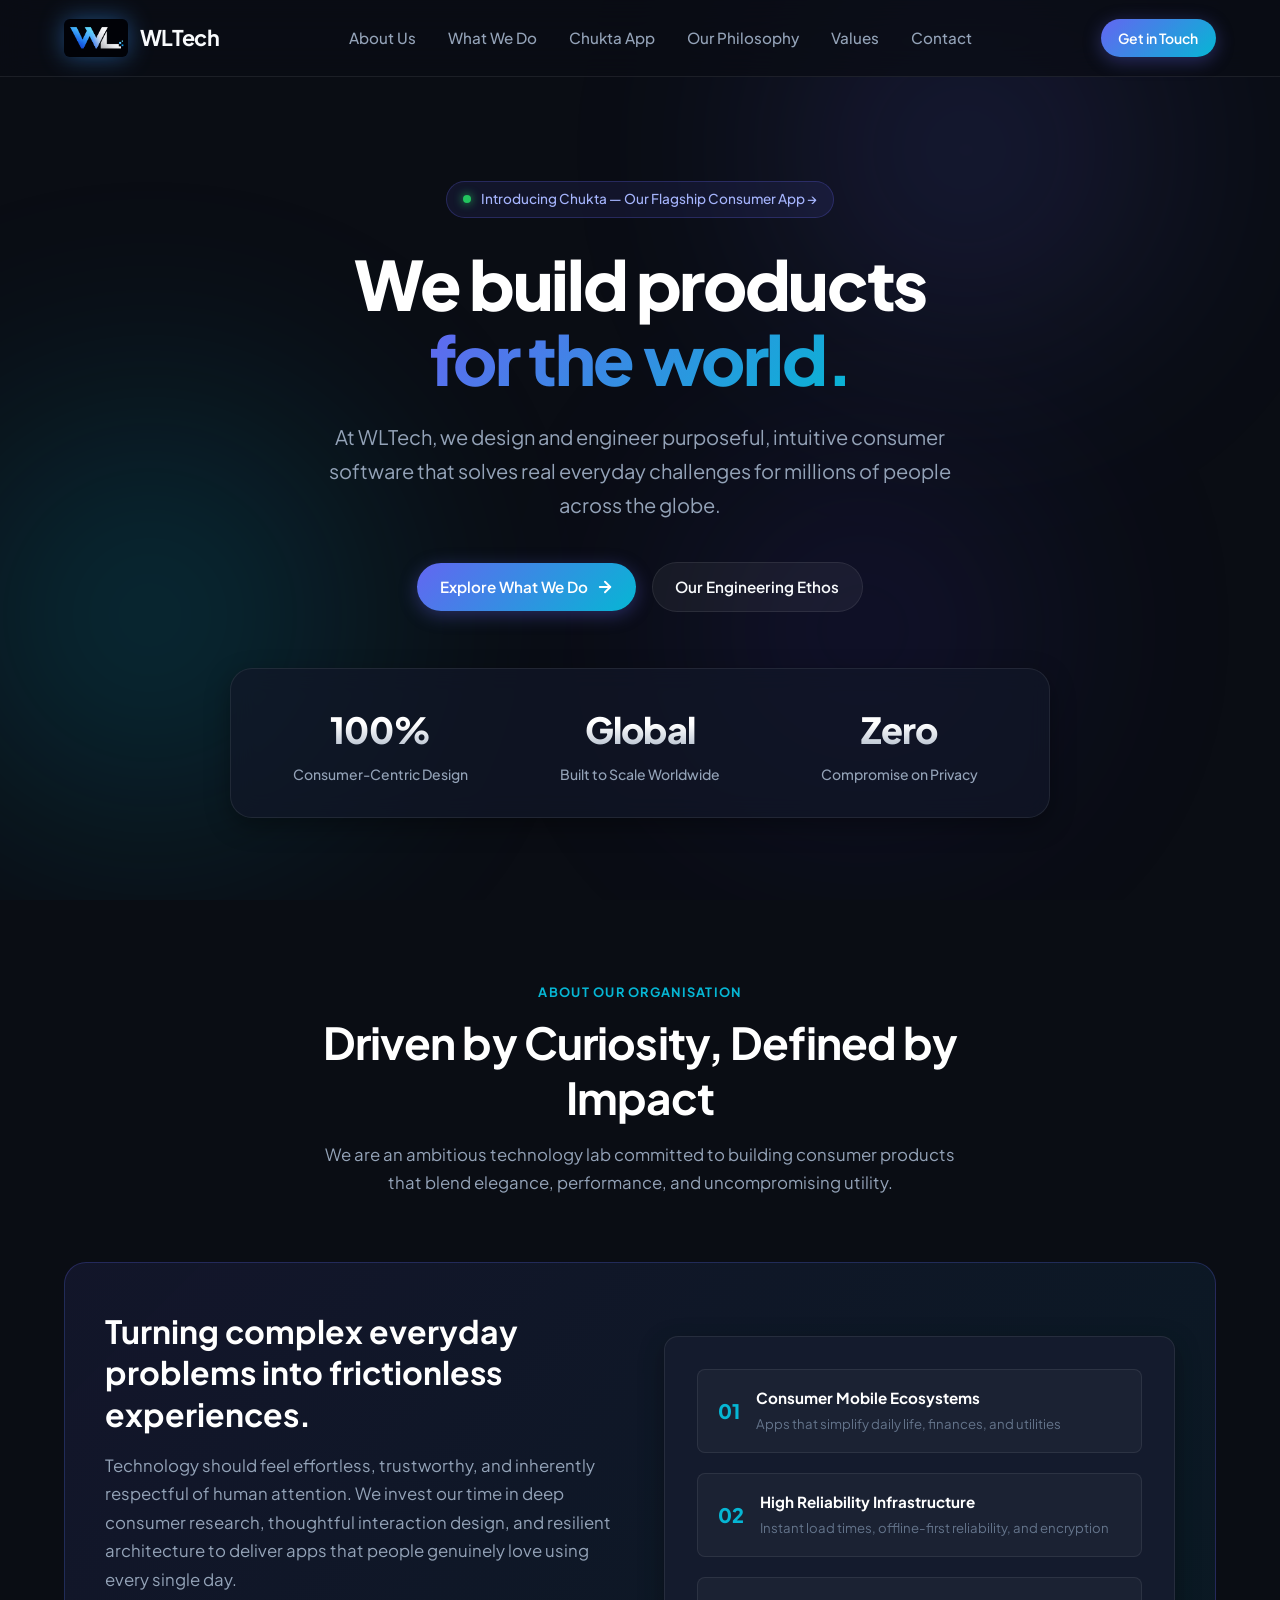
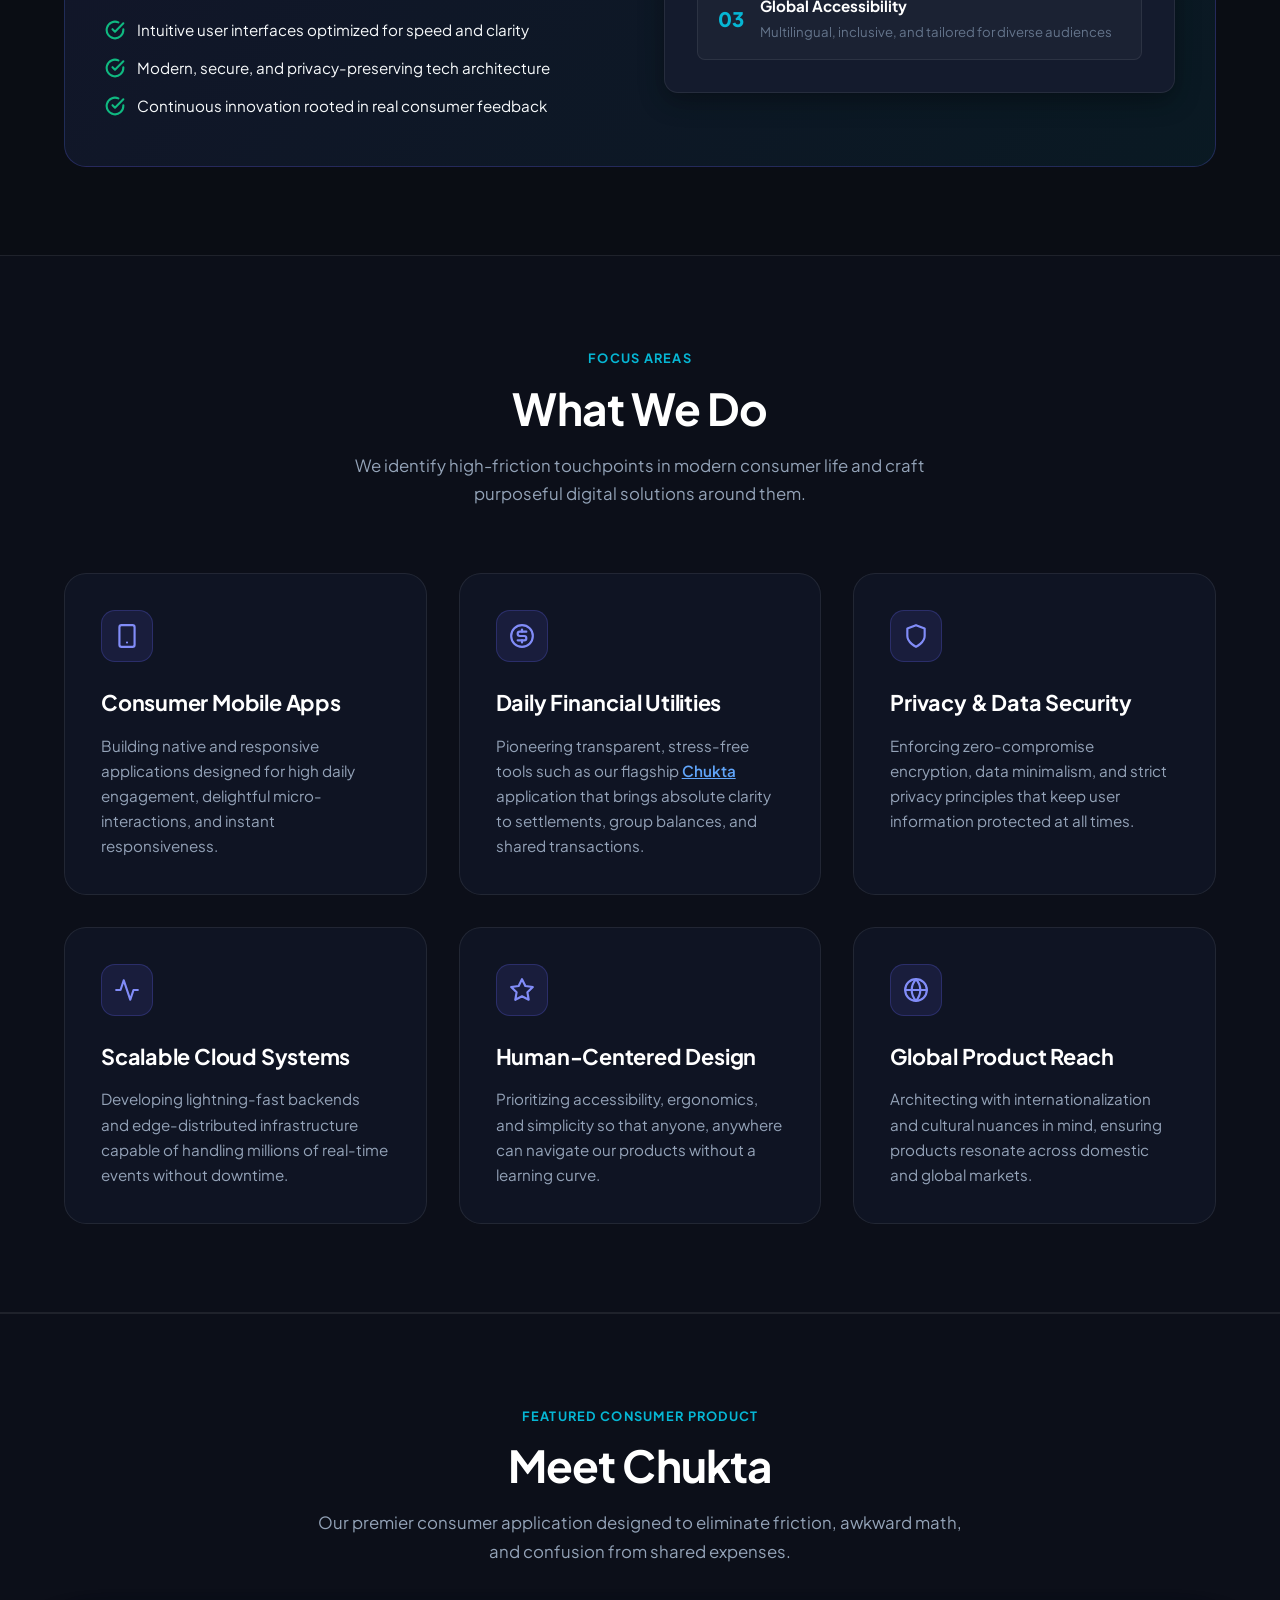
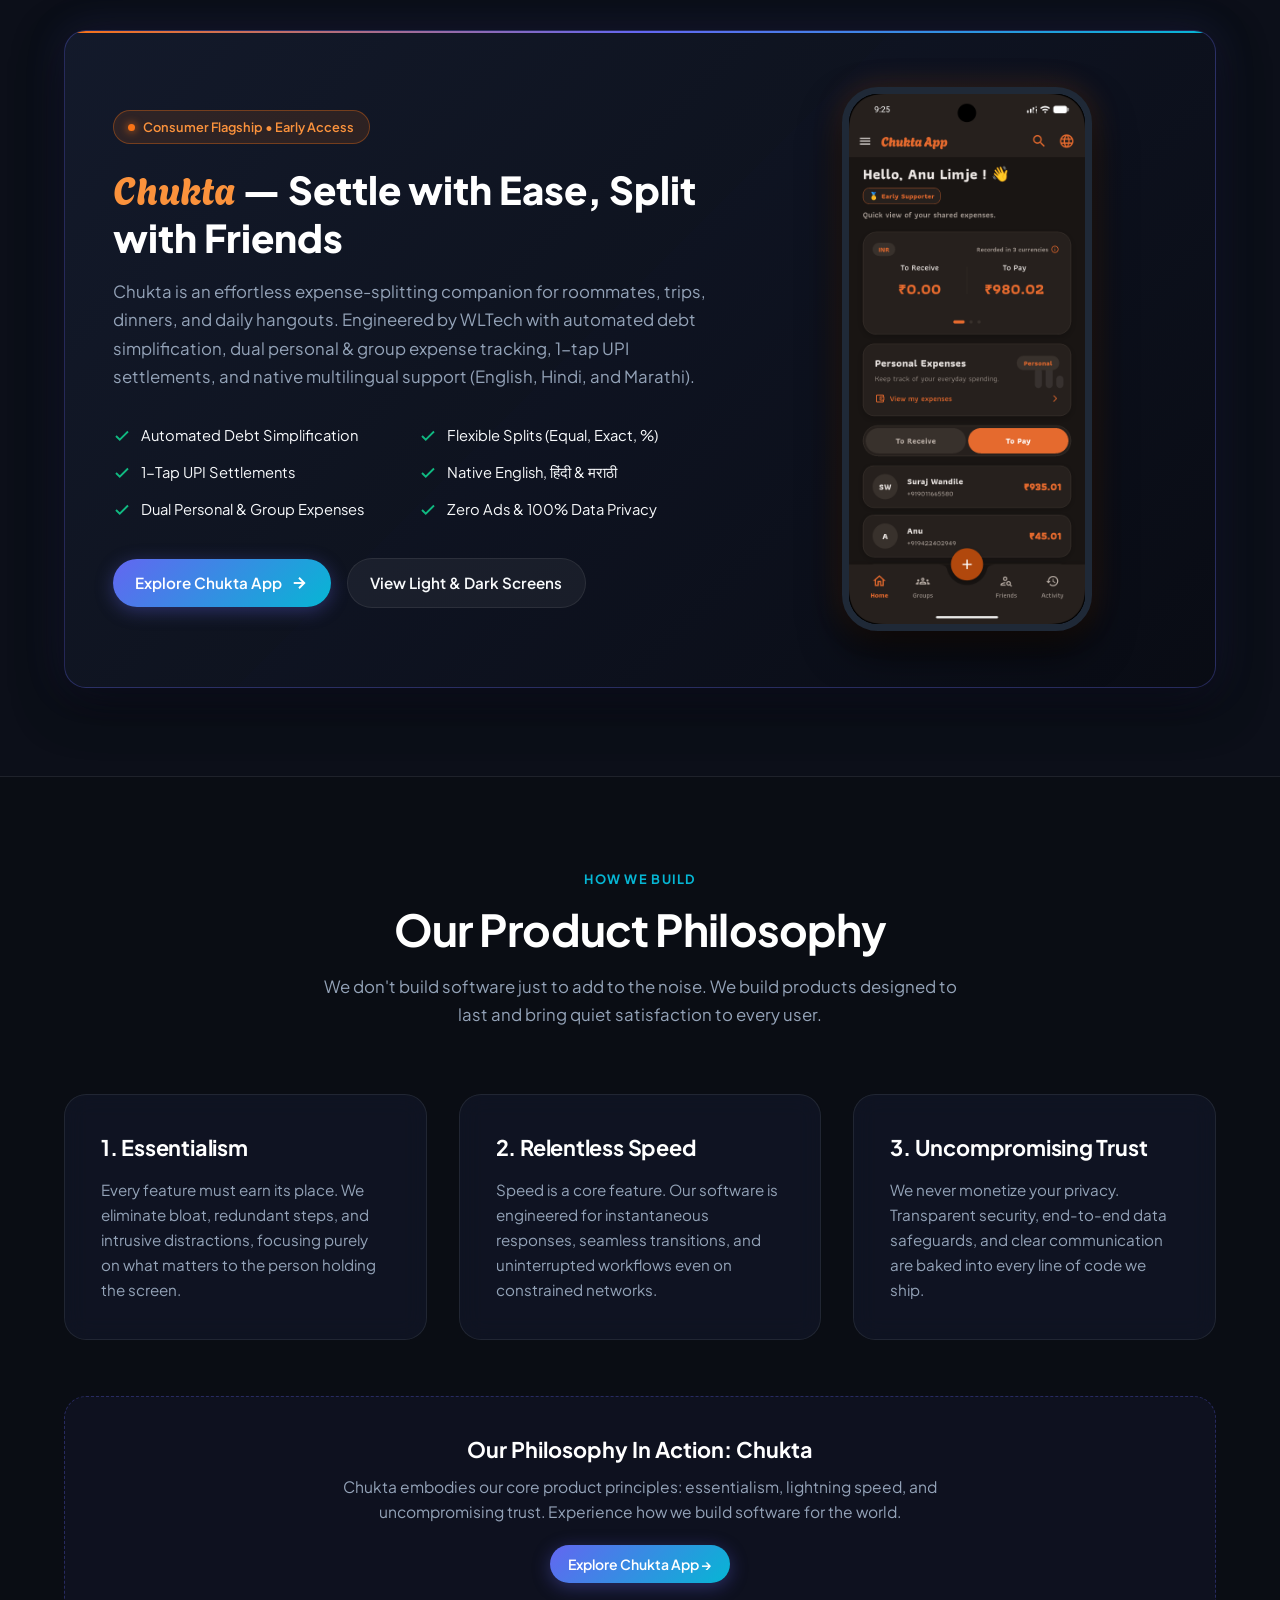
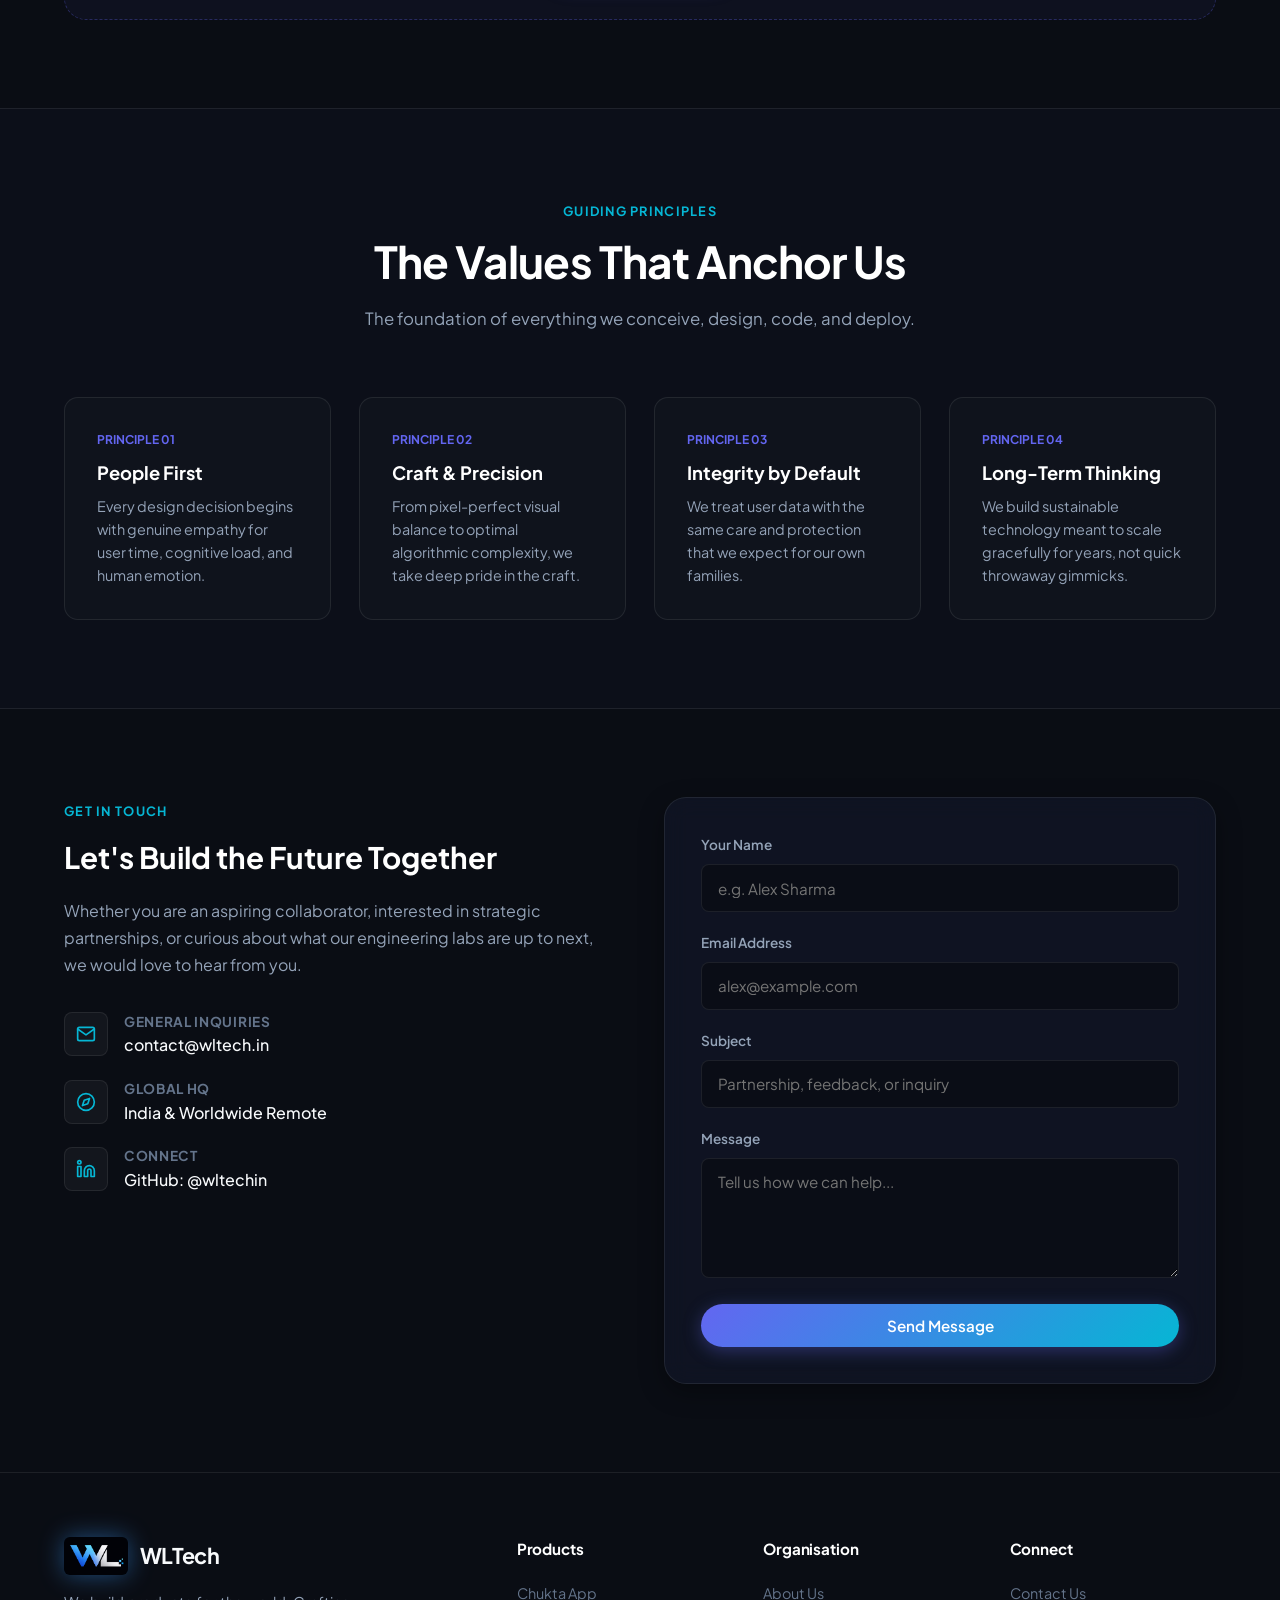
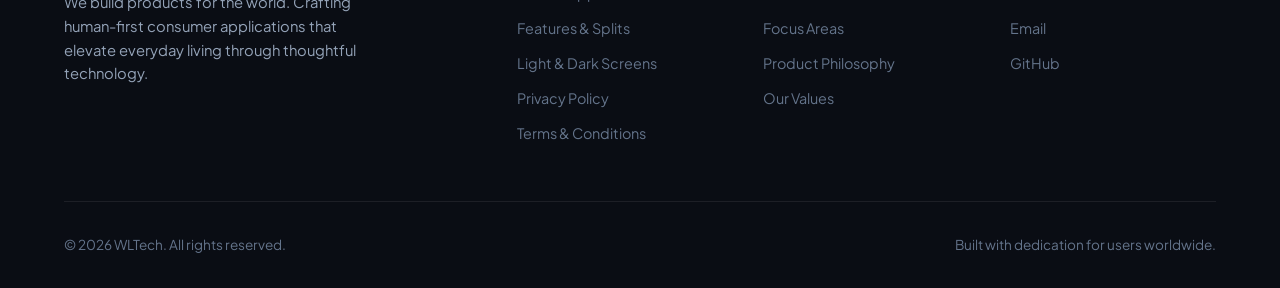
==== commit 24f72e83: "feat: add Chukta product spotlight section and styling" ====
--- a/index.html
+++ b/index.html
@@ -44,6 +44,7 @@
         <ul class="nav-menu" id="navMenu">
           <li><a href="#about" class="nav-link">About Us</a></li>
           <li><a href="#what-we-do" class="nav-link">What We Do</a></li>
+          <li><a href="#products" class="nav-link">Chukta App</a></li>
           <li><a href="#philosophy" class="nav-link">Our Philosophy</a></li>
           <li><a href="#values" class="nav-link">Values</a></li>
           <li><a href="#contact" class="nav-link">Contact</a></li>
@@ -66,10 +67,10 @@
     <!-- Hero Section -->
     <section class="hero-section" id="hero">
       <div class="container">
-        <div class="hero-pill">
+        <a href="chukta/" class="hero-pill" style="text-decoration: none;">
           <span class="hero-pill-dot"></span>
-          <span>Crafting the Next Generation of Consumer Tech</span>
-        </div>
+          <span>Introducing Chukta — Our Flagship Consumer App &rarr;</span>
+        </a>
 
         <h1 class="hero-title">
           We build products <br>
@@ -215,7 +216,7 @@
             </div>
             <h3 class="card-title">Daily Financial Utilities</h3>
             <p class="card-desc">
-              Pioneering transparent, stress-free tools that bring absolute clarity to settlements, balances, and shared transactions among peers and families.
+              Pioneering transparent, stress-free tools such as our flagship <a href="chukta/" style="color: #60a5fa; text-decoration: underline; font-weight: 600;">Chukta</a> application that brings absolute clarity to settlements, group balances, and shared transactions.
             </p>
           </div>
 
@@ -276,6 +277,80 @@
       </div>
     </section>
 
+    <!-- Flagship Product Section (Chukta) -->
+    <section class="section section-alternate" id="products">
+      <div class="container">
+        <div class="section-header">
+          <span class="section-tag">Featured Consumer Product</span>
+          <h2 class="section-title">Meet Chukta</h2>
+          <p class="section-desc">
+            Our premier consumer application designed to eliminate friction, awkward math, and confusion from shared expenses.
+          </p>
+        </div>
+
+        <div class="product-spotlight-card">
+          <div class="spotlight-content">
+            <div class="spotlight-badge">
+              <span class="spotlight-badge-dot"></span>
+              <span>Consumer Flagship &bull; Early Access</span>
+            </div>
+            <h3 class="spotlight-title">
+              <span class="chukta-brand-name">Chukta</span> — Settle with Ease, Split with Friends
+            </h3>
+            <p class="spotlight-desc">
+              Chukta is an effortless expense-splitting companion for roommates, trips, dinners, and daily hangouts. Engineered by WLTech with automated debt simplification, dual personal & group expense tracking, 1-tap UPI settlements, and native multilingual support (English, Hindi, and Marathi).
+            </p>
+
+            <div class="spotlight-features">
+              <div class="spotlight-feature-item">
+                <svg viewBox="0 0 24 24" fill="none" stroke="currentColor" stroke-width="2.5"><polyline points="20 6 9 17 4 12"></polyline></svg>
+                <span>Automated Debt Simplification</span>
+              </div>
+              <div class="spotlight-feature-item">
+                <svg viewBox="0 0 24 24" fill="none" stroke="currentColor" stroke-width="2.5"><polyline points="20 6 9 17 4 12"></polyline></svg>
+                <span>Flexible Splits (Equal, Exact, %)</span>
+              </div>
+              <div class="spotlight-feature-item">
+                <svg viewBox="0 0 24 24" fill="none" stroke="currentColor" stroke-width="2.5"><polyline points="20 6 9 17 4 12"></polyline></svg>
+                <span>1-Tap UPI Settlements</span>
+              </div>
+              <div class="spotlight-feature-item">
+                <svg viewBox="0 0 24 24" fill="none" stroke="currentColor" stroke-width="2.5"><polyline points="20 6 9 17 4 12"></polyline></svg>
+                <span>Native English, हिंदी & मराठी</span>
+              </div>
+              <div class="spotlight-feature-item">
+                <svg viewBox="0 0 24 24" fill="none" stroke="currentColor" stroke-width="2.5"><polyline points="20 6 9 17 4 12"></polyline></svg>
+                <span>Dual Personal & Group Expenses</span>
+              </div>
+              <div class="spotlight-feature-item">
+                <svg viewBox="0 0 24 24" fill="none" stroke="currentColor" stroke-width="2.5"><polyline points="20 6 9 17 4 12"></polyline></svg>
+                <span>Zero Ads & 100% Data Privacy</span>
+              </div>
+            </div>
+
+            <div class="spotlight-actions">
+              <a href="chukta/" class="btn btn-primary">
+                Explore Chukta App
+                <svg width="18" height="18" viewBox="0 0 24 24" fill="none" stroke="currentColor" stroke-width="2.5">
+                  <line x1="5" y1="12" x2="19" y2="12"></line>
+                  <polyline points="12 5 19 12 12 19"></polyline>
+                </svg>
+              </a>
+              <a href="chukta/#screens" class="btn btn-secondary">
+                View Light & Dark Screens
+              </a>
+            </div>
+          </div>
+
+          <div class="spotlight-visual">
+            <div class="spotlight-phone-frame">
+              <img src="assets/images/chukta_dark/home.png" onerror="this.onerror=null; this.src='assets/images/home.png';" alt="Chukta App Home Preview" class="spotlight-phone-img">
+            </div>
+          </div>
+        </div>
+      </div>
+    </section>
+
     <!-- Product Philosophy / In The Lab -->
     <section class="section" id="philosophy">
       <div class="container">
@@ -310,14 +385,15 @@
           </div>
         </div>
 
-        <!-- Stealth Lab Notice -->
+        <!-- Product Philosophy In Action -->
         <div style="margin-top: 3.5rem; padding: 2.25rem; background: rgba(99, 102, 241, 0.05); border: 1px dashed rgba(99, 102, 241, 0.3); border-radius: var(--radius-lg); text-align: center;">
           <h3 style="font-size: 1.35rem; color: #ffffff; margin-bottom: 0.5rem; font-weight: 700;">
-            Currently in the Works
+            Our Philosophy In Action: Chukta
           </h3>
-          <p style="color: var(--text-secondary); max-width: 650px; margin: 0 auto; font-size: 0.975rem;">
-            Our team is actively engineering our next flagship consumer application — an ultra-slick, intuitive solution designed to revolutionize everyday settlement and financial transparency. Public rollout details will be shared soon.
-          </p>
+          <p style="color: var(--text-secondary); max-width: 650px; margin: 0 auto 1.25rem; font-size: 0.975rem;">
+            Chukta embodies our core product principles: essentialism, lightning speed, and uncompromising trust. Experience how we build software for the world.
+          </p>
+          <a href="chukta/" class="btn btn-primary btn-sm">Explore Chukta App &rarr;</a>
         </div>
       </div>
     </section>
@@ -472,6 +548,17 @@
         </div>
 
         <div class="footer-col">
+          <h4>Products</h4>
+          <div class="footer-links">
+            <a href="chukta/" class="footer-link">Chukta App</a>
+            <a href="chukta/#features" class="footer-link">Features & Splits</a>
+            <a href="chukta/#screens" class="footer-link">Light & Dark Screens</a>
+            <a href="chukta/privacy-policy.html" class="footer-link">Privacy Policy</a>
+            <a href="chukta/terms-and-conditions.html" class="footer-link">Terms & Conditions</a>
+          </div>
+        </div>
+
+        <div class="footer-col">
           <h4>Organisation</h4>
           <div class="footer-links">
             <a href="#about" class="footer-link">About Us</a>
--- a/assets/css/style.css
+++ b/assets/css/style.css
@@ -2,6 +2,8 @@
    WLTech - Corporate Stylesheet
    "We build products for the world"
    =================================================================== */
+
+@import url('https://fonts.googleapis.com/css2?family=Agbalumo&display=swap');
 
 :root {
   --font-main: 'Plus Jakarta Sans', -apple-system, BlinkMacSystemFont, 'Segoe UI', Roboto, Helvetica, Arial, sans-serif;
@@ -603,6 +605,131 @@
   color: var(--text-muted);
 }
 
+/* ===================================================================
+   Product Spotlight (Chukta)
+   =================================================================== */
+.product-spotlight-card {
+  background: linear-gradient(135deg, rgba(20, 27, 45, 0.95) 0%, rgba(10, 13, 20, 0.9) 100%);
+  border: 1px solid rgba(99, 102, 241, 0.3);
+  border-radius: var(--radius-lg);
+  padding: 3.5rem 3rem;
+  display: grid;
+  grid-template-columns: 1.2fr 0.8fr;
+  gap: 3.5rem;
+  align-items: center;
+  position: relative;
+  overflow: hidden;
+  box-shadow: var(--shadow-lg), 0 0 40px rgba(99, 102, 241, 0.15);
+}
+
+.product-spotlight-card::before {
+  content: '';
+  position: absolute;
+  top: 0;
+  left: 0;
+  right: 0;
+  height: 2px;
+  background: linear-gradient(90deg, #f97316 0%, #6366f1 50%, #06b6d4 100%);
+}
+
+.spotlight-badge {
+  display: inline-flex;
+  align-items: center;
+  gap: 0.5rem;
+  padding: 0.35rem 0.9rem;
+  border-radius: var(--radius-full);
+  background: rgba(249, 115, 22, 0.12);
+  border: 1px solid rgba(249, 115, 22, 0.35);
+  font-size: 0.8rem;
+  font-weight: 600;
+  color: #fb923c;
+  margin-bottom: 1.25rem;
+}
+
+.spotlight-badge-dot {
+  width: 7px;
+  height: 7px;
+  border-radius: 50%;
+  background: #f97316;
+  box-shadow: 0 0 8px #f97316;
+}
+
+.spotlight-title {
+  font-size: clamp(1.8rem, 3.5vw, 2.4rem);
+  font-weight: 800;
+  color: #ffffff;
+  margin-bottom: 1rem;
+  line-height: 1.25;
+}
+
+.chukta-brand-name {
+  font-family: 'Agbalumo', cursive, system-ui, sans-serif;
+  color: #fb923c;
+  font-weight: 400;
+}
+
+.spotlight-desc {
+  color: var(--text-secondary);
+  font-size: 1.05rem;
+  line-height: 1.7;
+  margin-bottom: 2rem;
+}
+
+.spotlight-features {
+  display: grid;
+  grid-template-columns: repeat(2, 1fr);
+  gap: 0.85rem;
+  margin-bottom: 2.25rem;
+}
+
+.spotlight-feature-item {
+  display: flex;
+  align-items: center;
+  gap: 0.6rem;
+  font-size: 0.92rem;
+  color: var(--text-primary);
+}
+
+.spotlight-feature-item svg {
+  width: 18px;
+  height: 18px;
+  color: #10b981;
+  flex-shrink: 0;
+}
+
+.spotlight-actions {
+  display: flex;
+  align-items: center;
+  gap: 1rem;
+  flex-wrap: wrap;
+}
+
+.spotlight-visual {
+  display: flex;
+  justify-content: center;
+  align-items: center;
+}
+
+.spotlight-phone-frame {
+  max-width: 250px;
+  background: #000000;
+  border: 7px solid #1F2937;
+  border-radius: 36px;
+  overflow: hidden;
+  box-shadow: 0 20px 40px rgba(0, 0, 0, 0.7), 0 0 30px rgba(249, 115, 22, 0.2);
+  transition: transform var(--transition-normal);
+}
+
+.spotlight-phone-frame:hover {
+  transform: translateY(-6px) scale(1.02);
+}
+
+.spotlight-phone-img {
+  width: 100%;
+  height: auto;
+  display: block;
+}
+
 /* Values Grid */
 .values-grid {
   display: grid;
@@ -778,8 +905,8 @@
 
 .footer-grid {
   display: grid;
-  grid-template-columns: 2fr 1fr 1fr;
-  gap: 3rem;
+  grid-template-columns: 2fr 1fr 1fr 1fr;
+  gap: 2.5rem;
   margin-bottom: 3.5rem;
 }
 
@@ -829,6 +956,14 @@
 
 /* Responsive */
 @media (max-width: 900px) {
+  .product-spotlight-card {
+    grid-template-columns: 1fr;
+    padding: 2.5rem 1.75rem;
+    gap: 2.5rem;
+  }
+  .spotlight-features {
+    grid-template-columns: 1fr;
+  }
   .highlight-box {
     grid-template-columns: 1fr;
   }
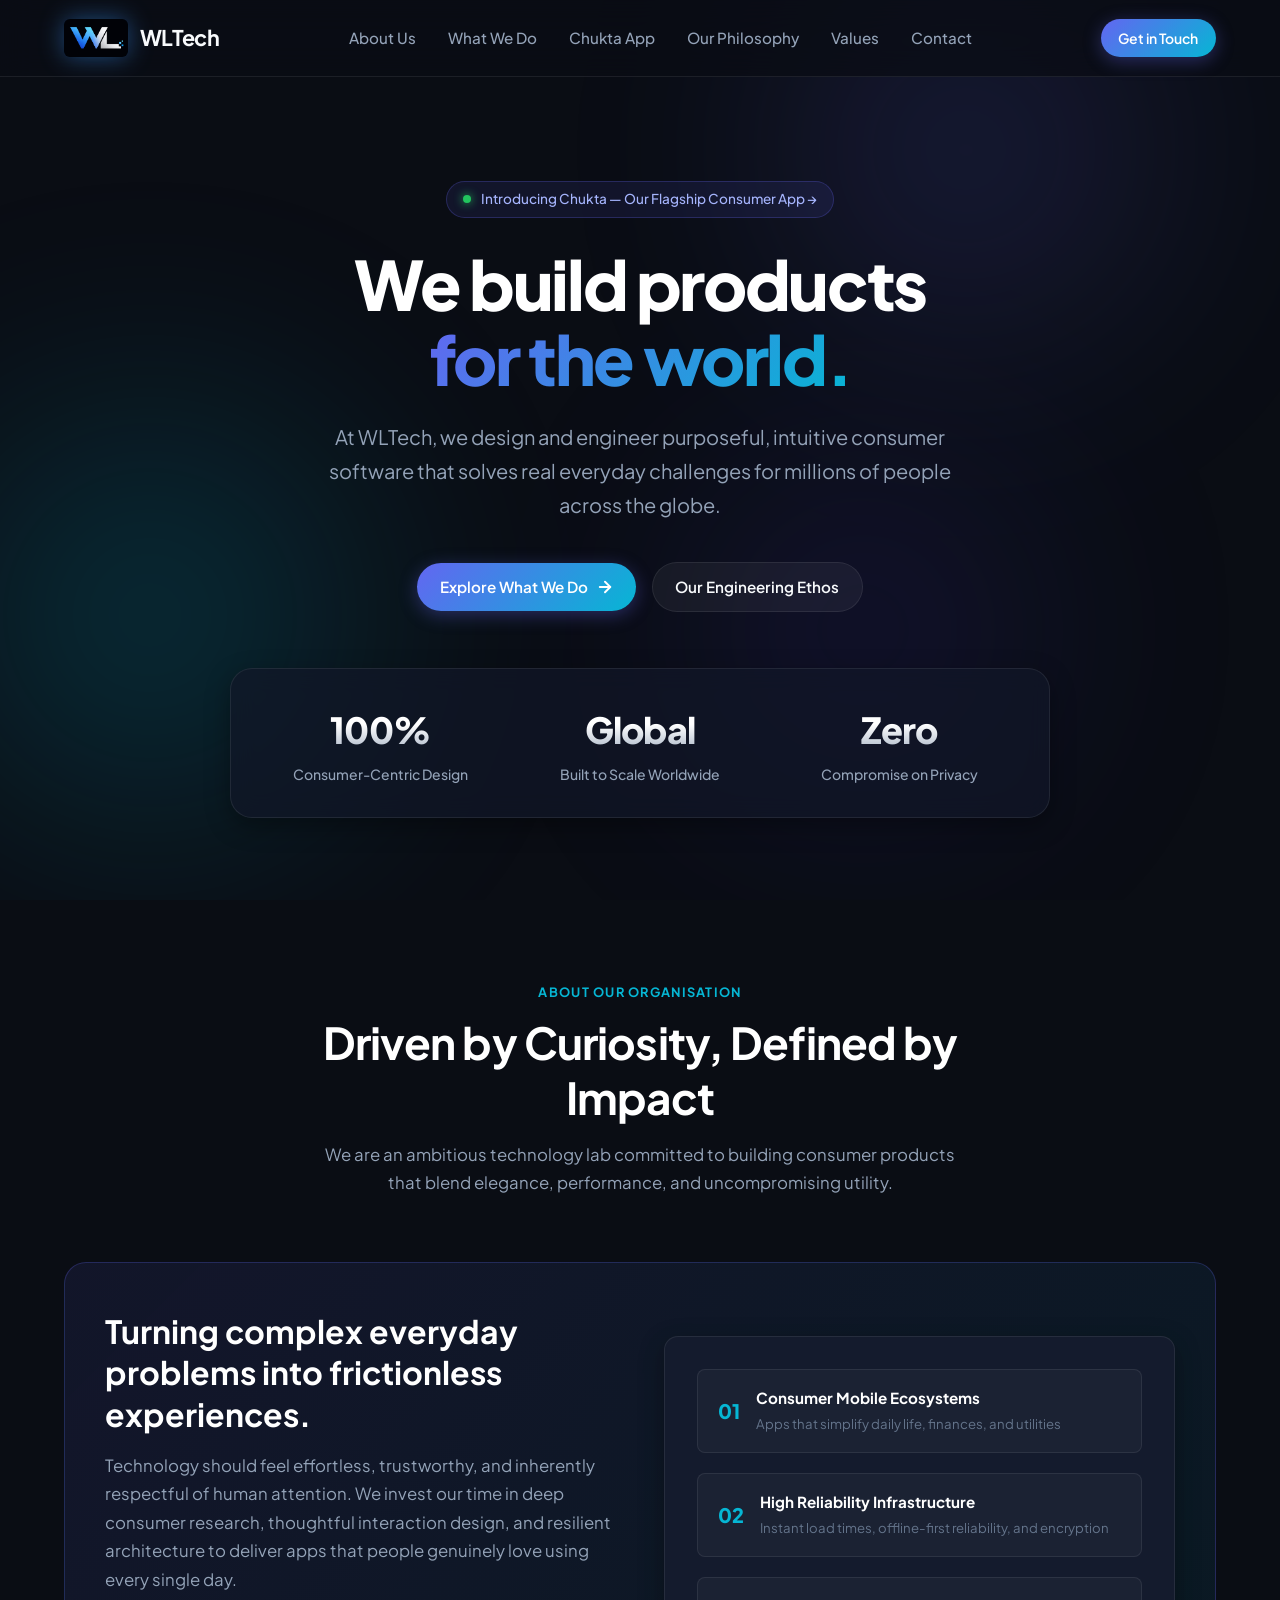
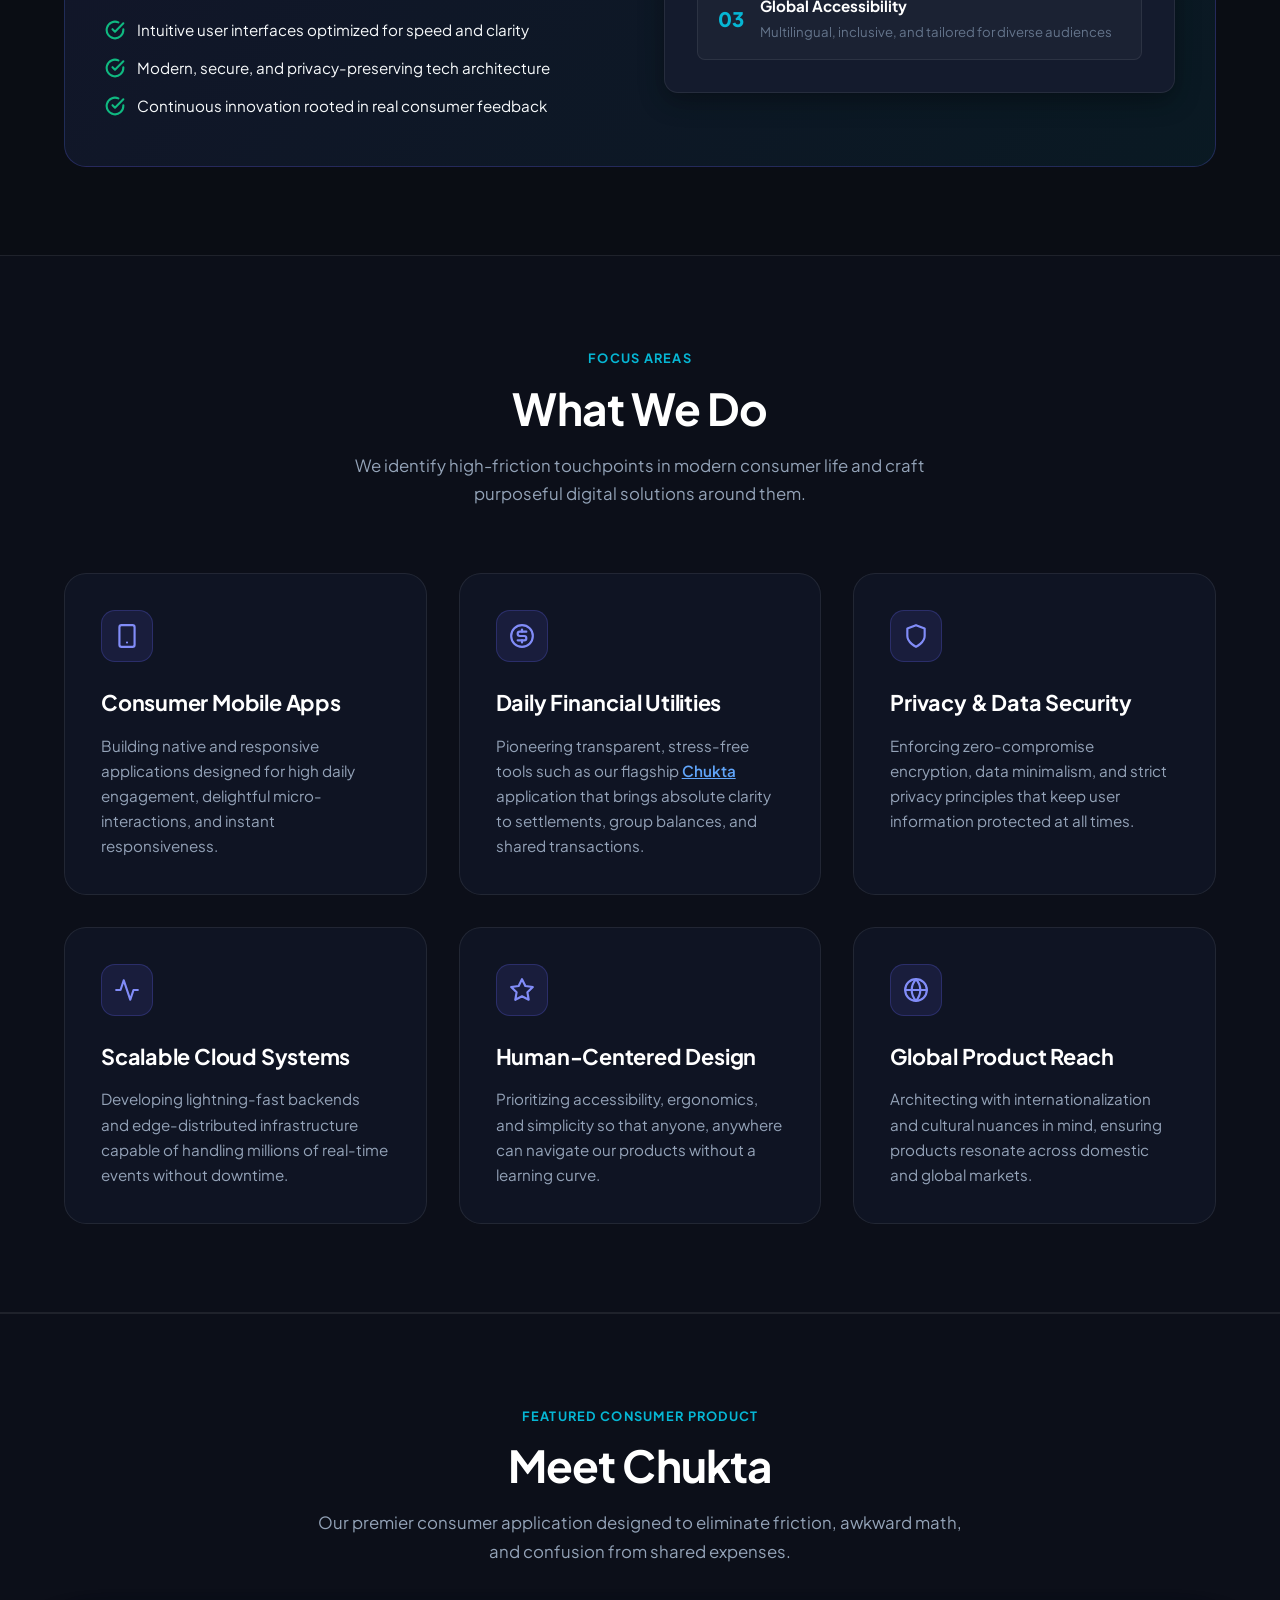
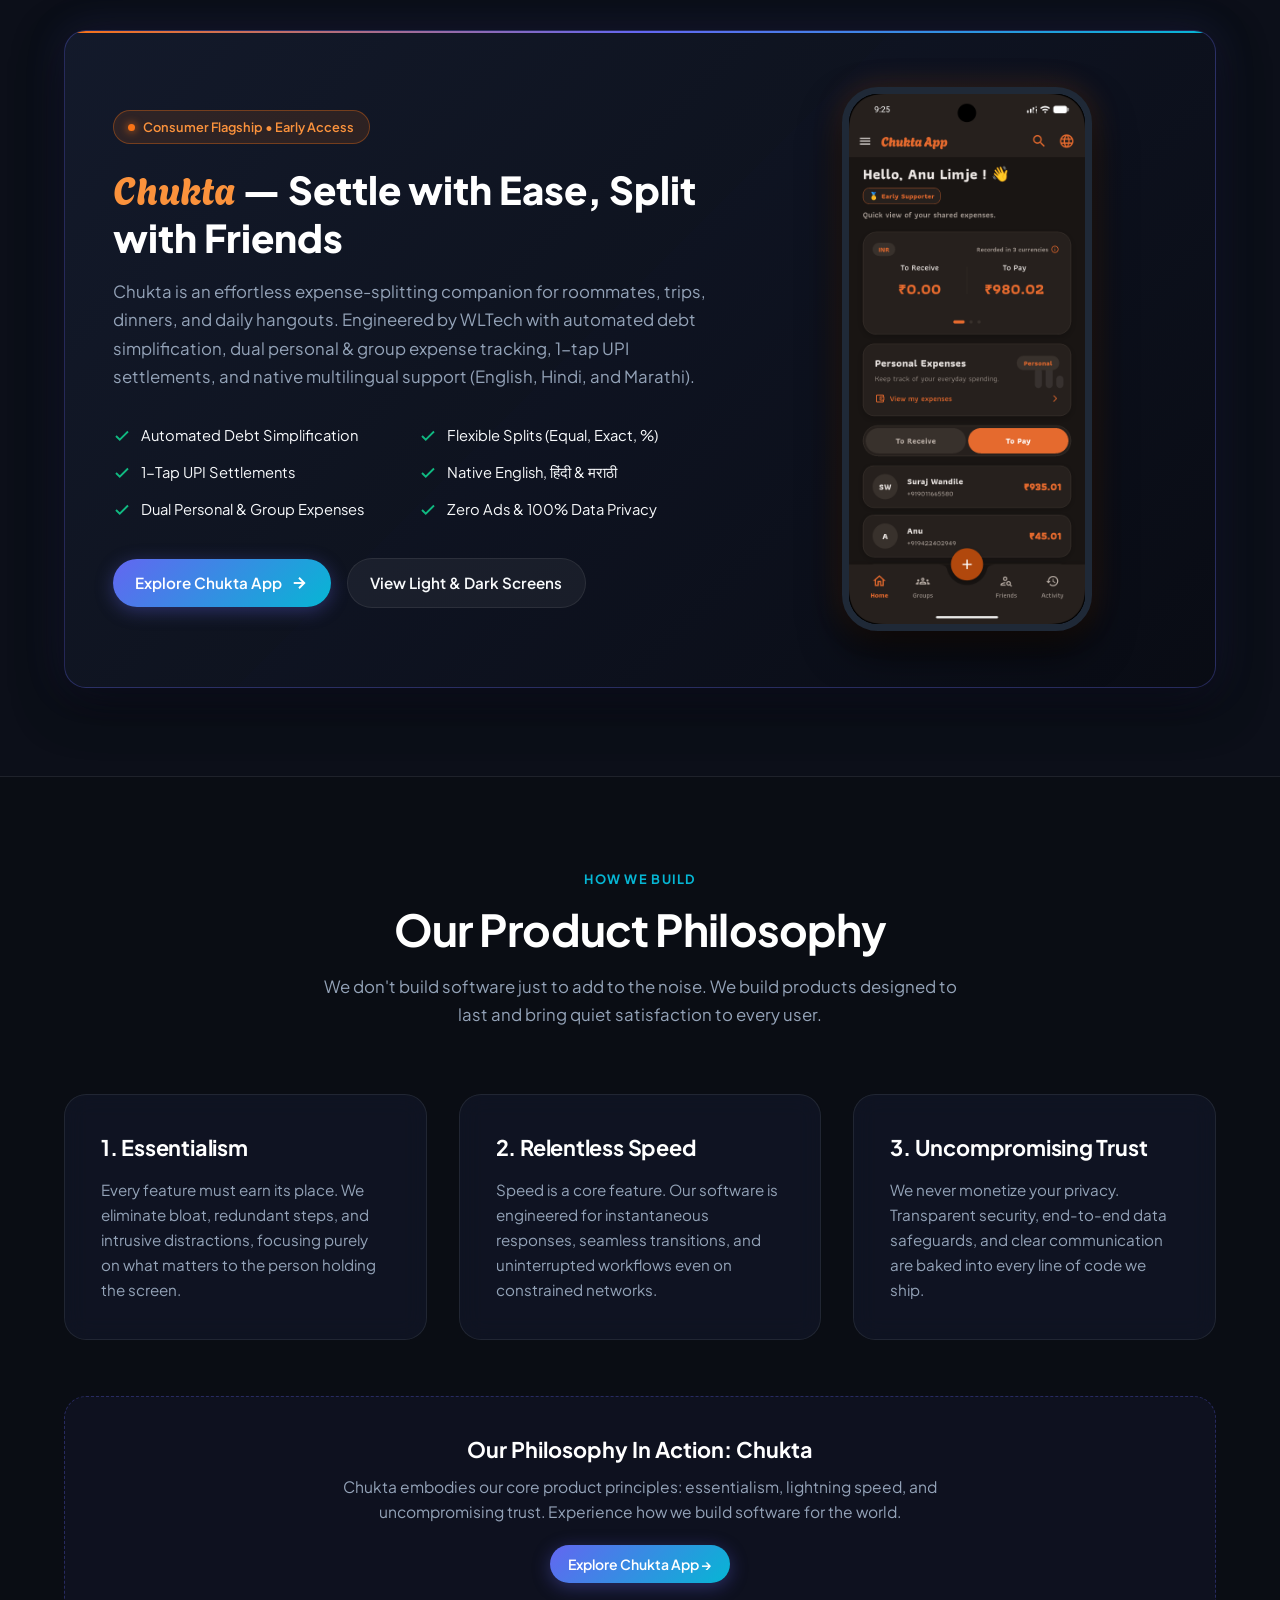
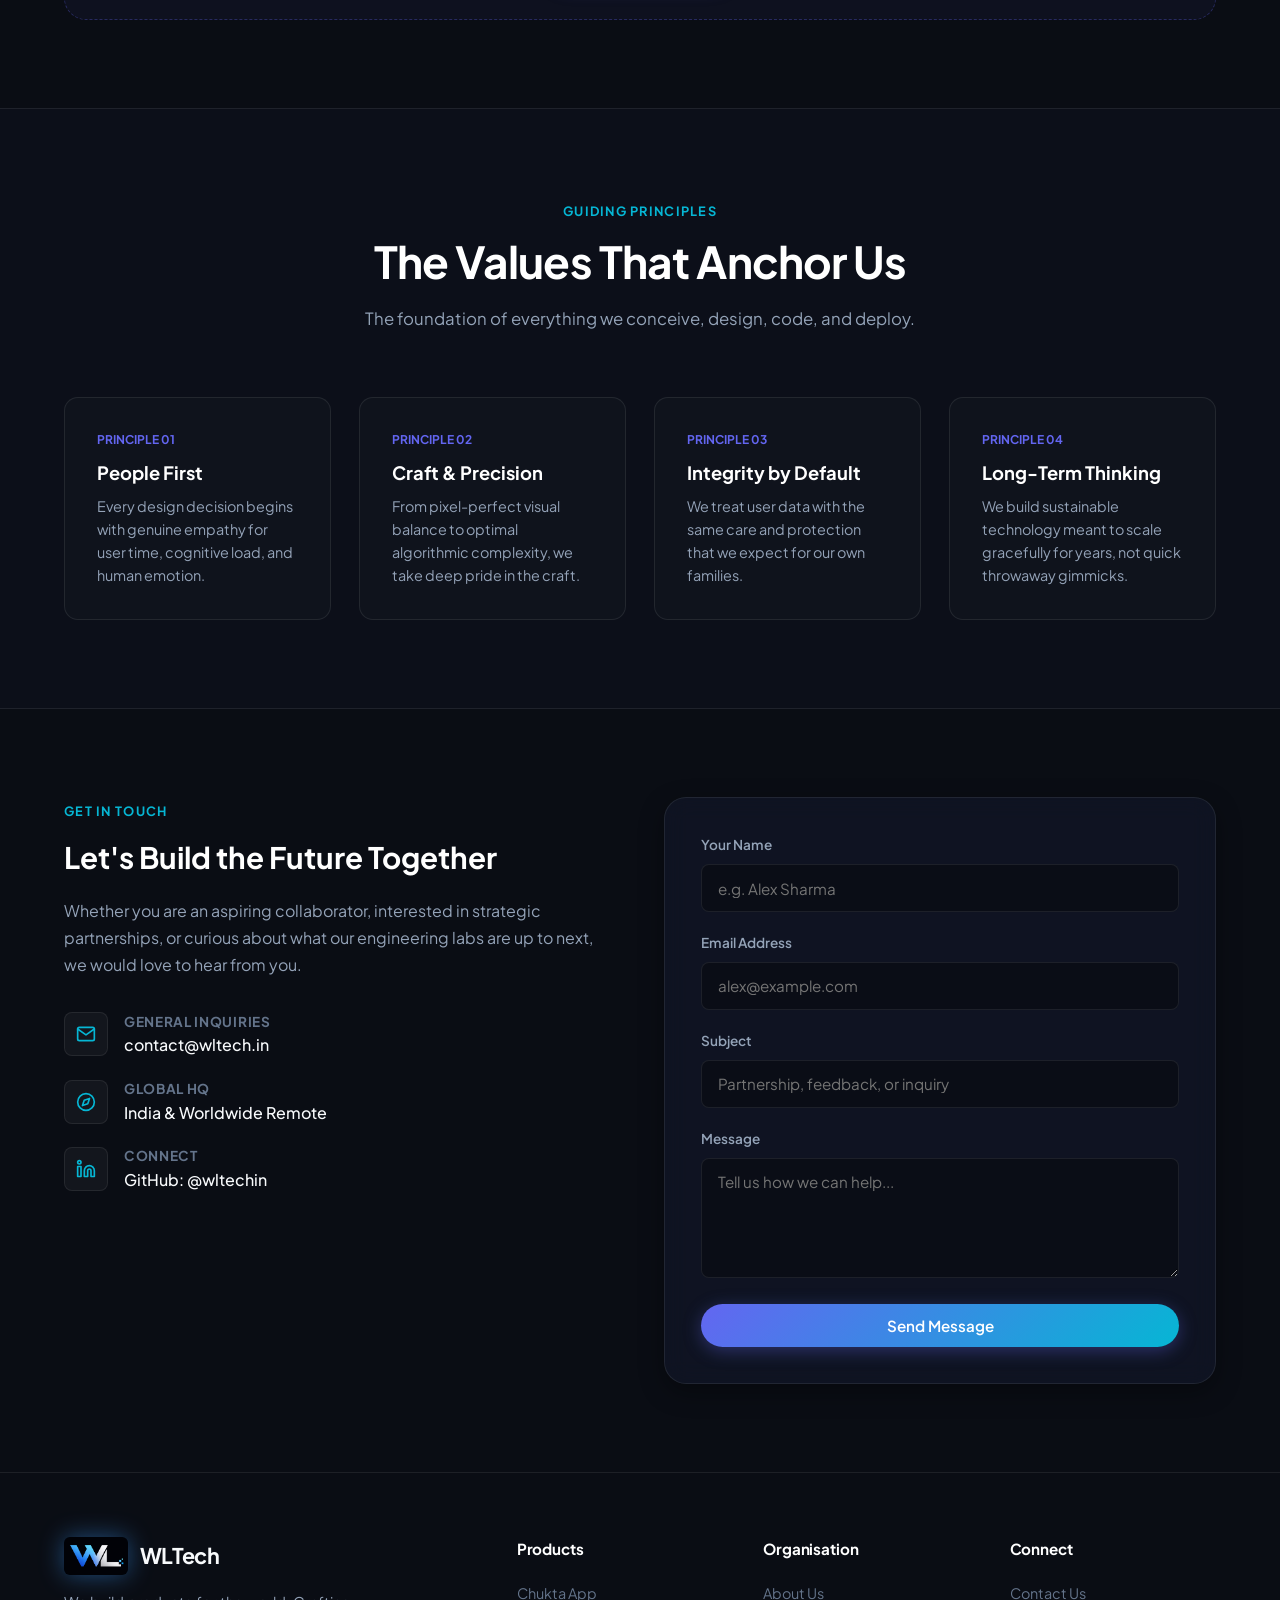
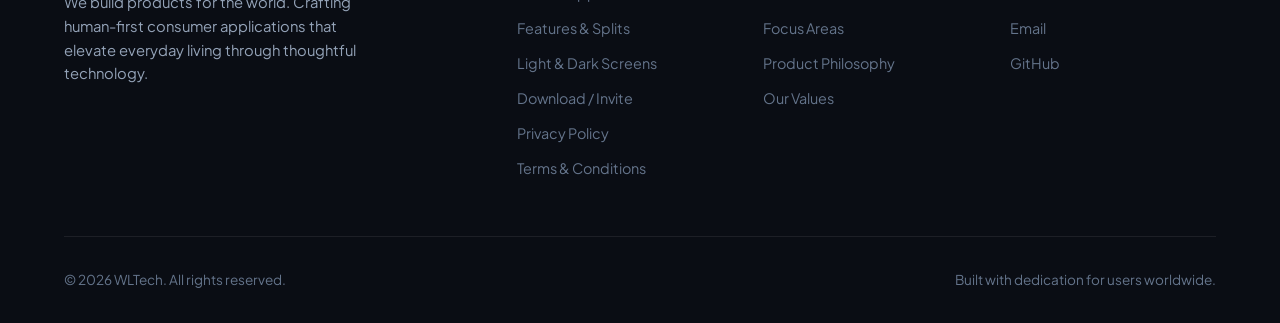
==== commit 9fca1101: "feat: add invite landing pages and business enquiry section for chukta app" ====
--- a/index.html
+++ b/index.html
@@ -553,6 +553,7 @@
             <a href="chukta/" class="footer-link">Chukta App</a>
             <a href="chukta/#features" class="footer-link">Features & Splits</a>
             <a href="chukta/#screens" class="footer-link">Light & Dark Screens</a>
+            <a href="chukta/invite/" class="footer-link">Download / Invite</a>
             <a href="chukta/privacy-policy.html" class="footer-link">Privacy Policy</a>
             <a href="chukta/terms-and-conditions.html" class="footer-link">Terms & Conditions</a>
           </div>
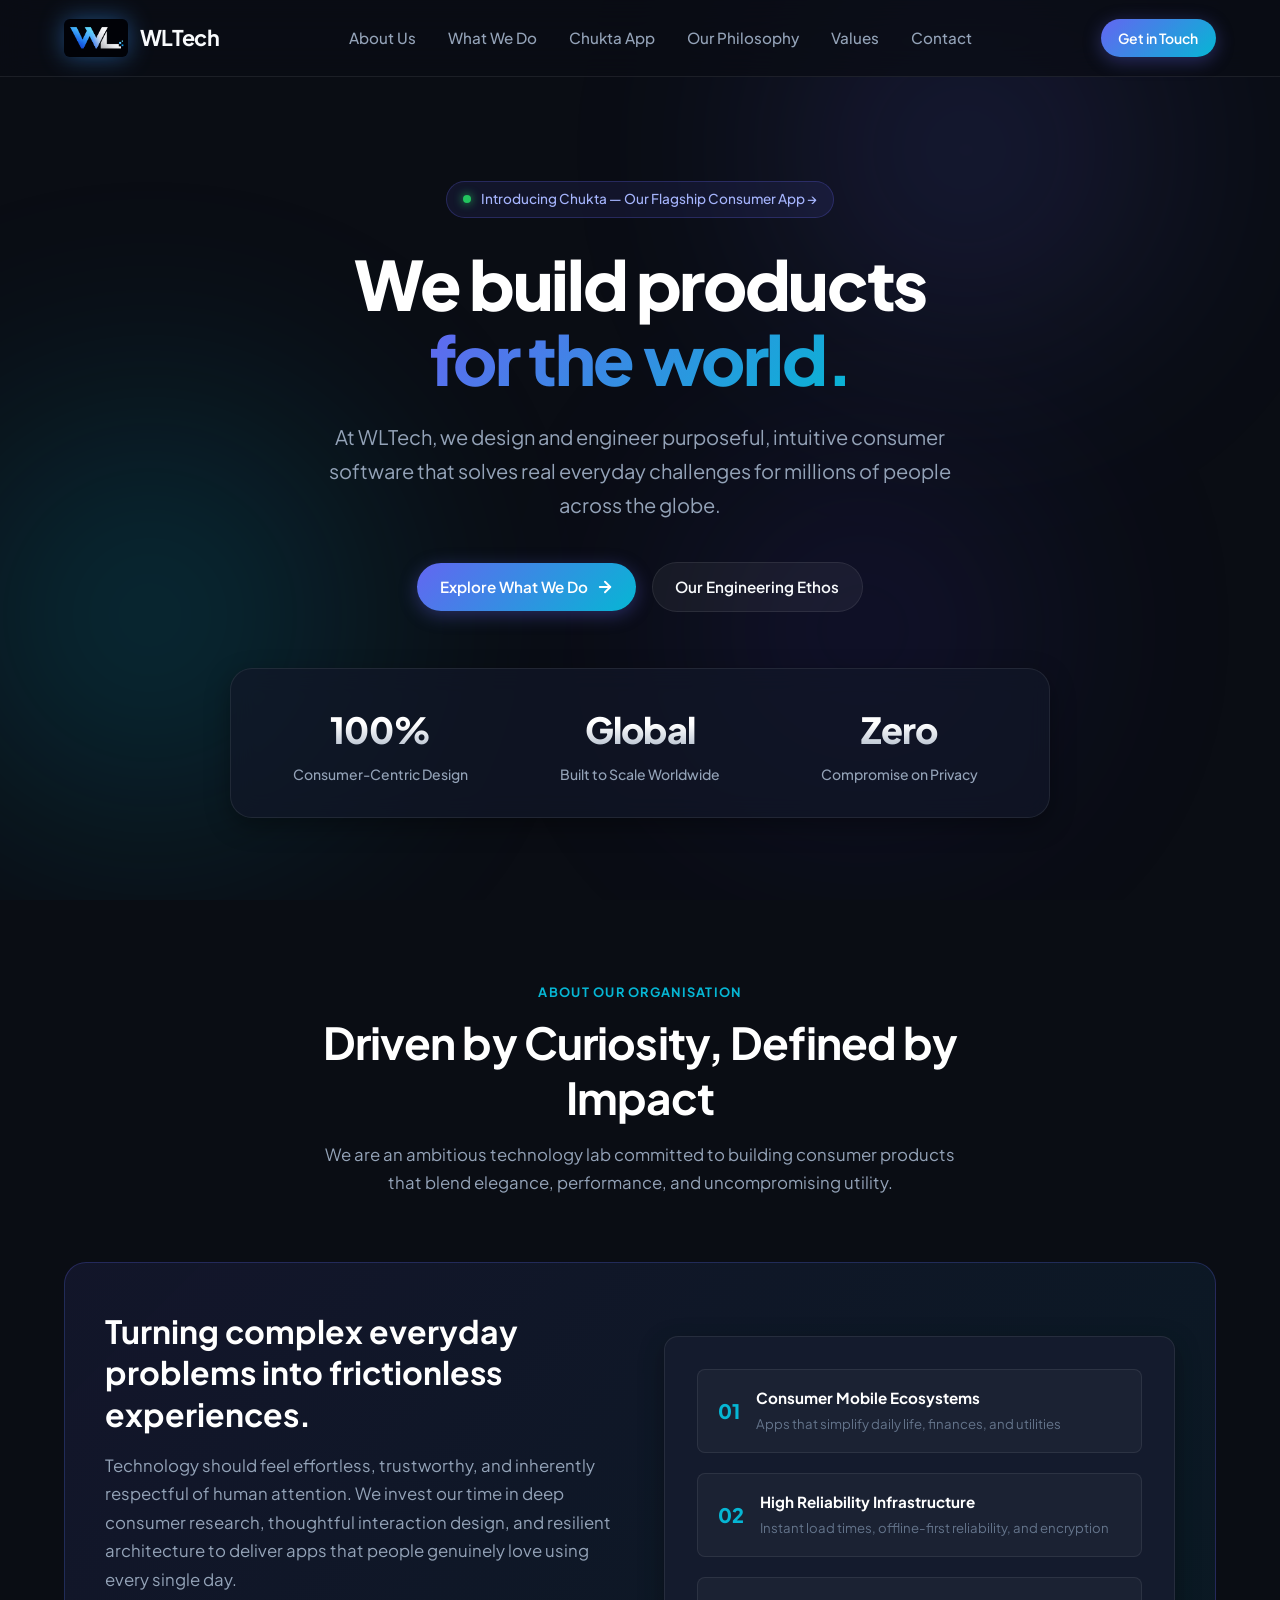
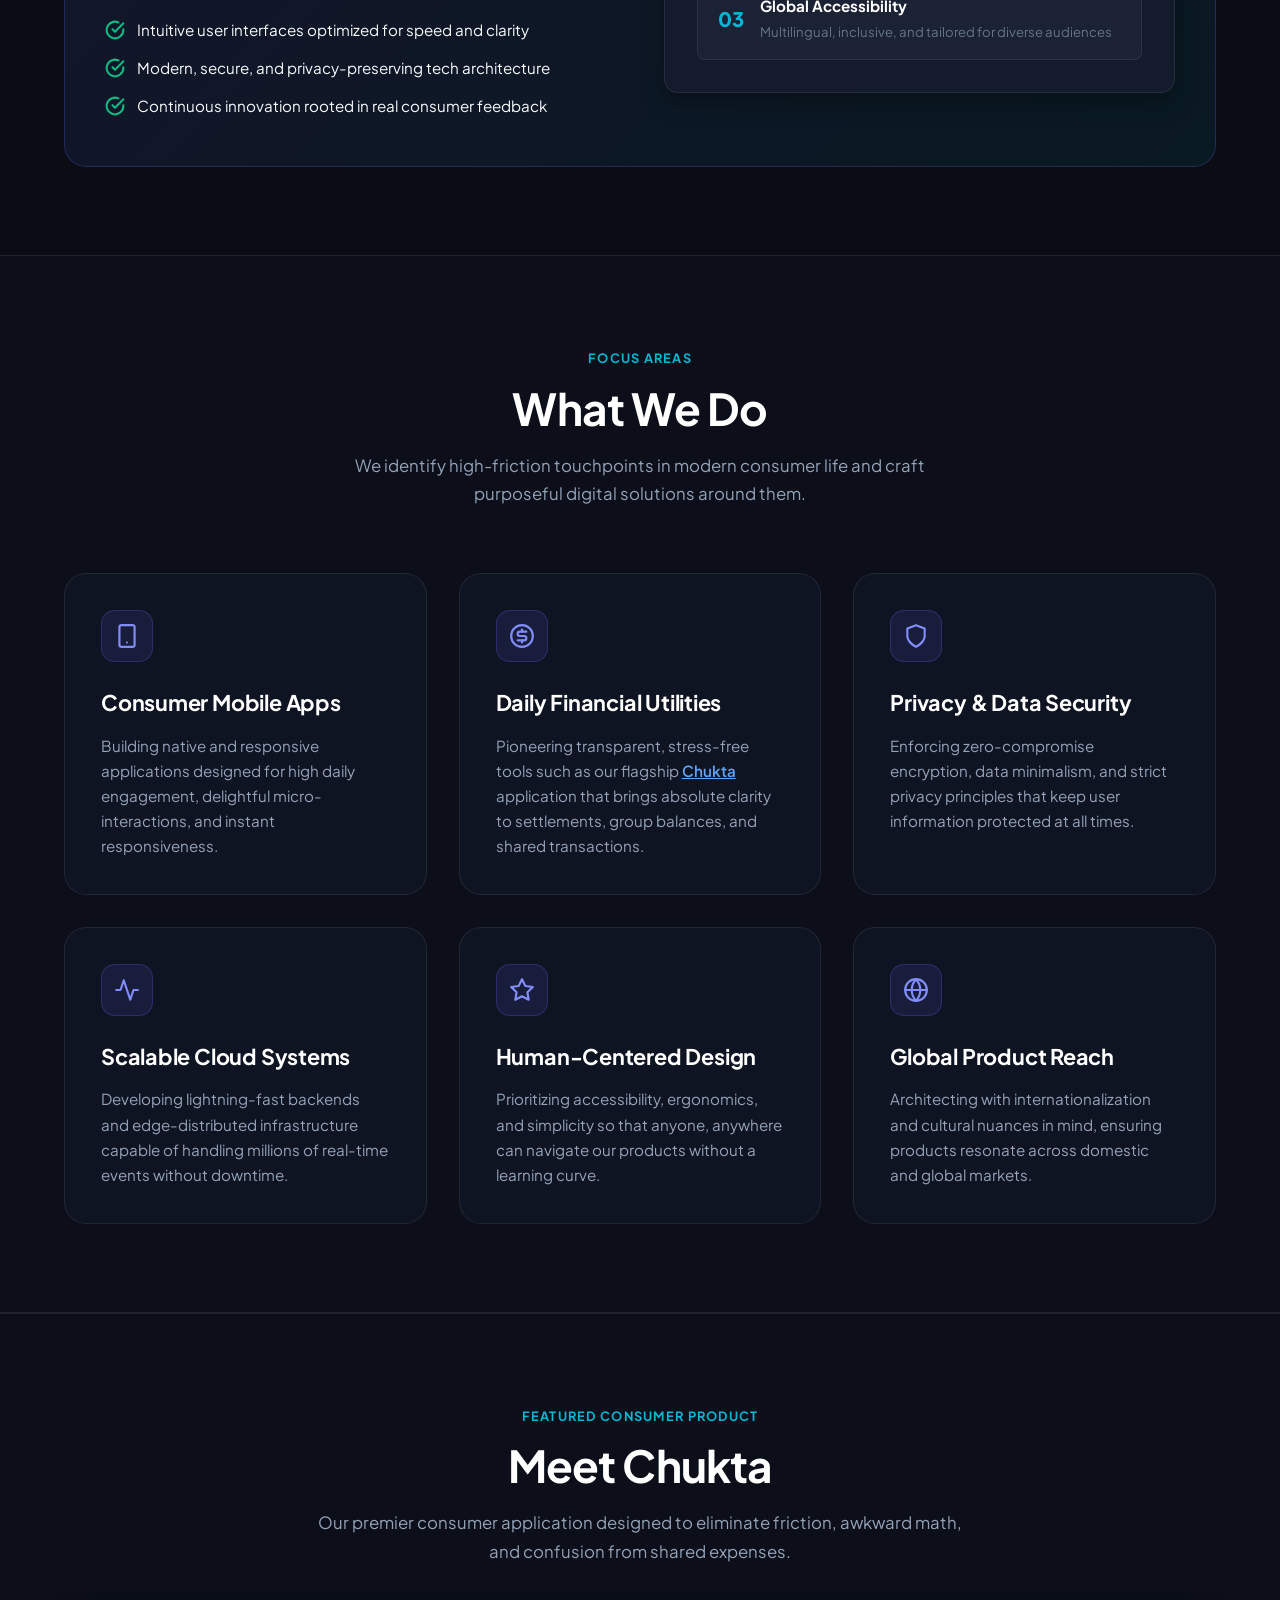
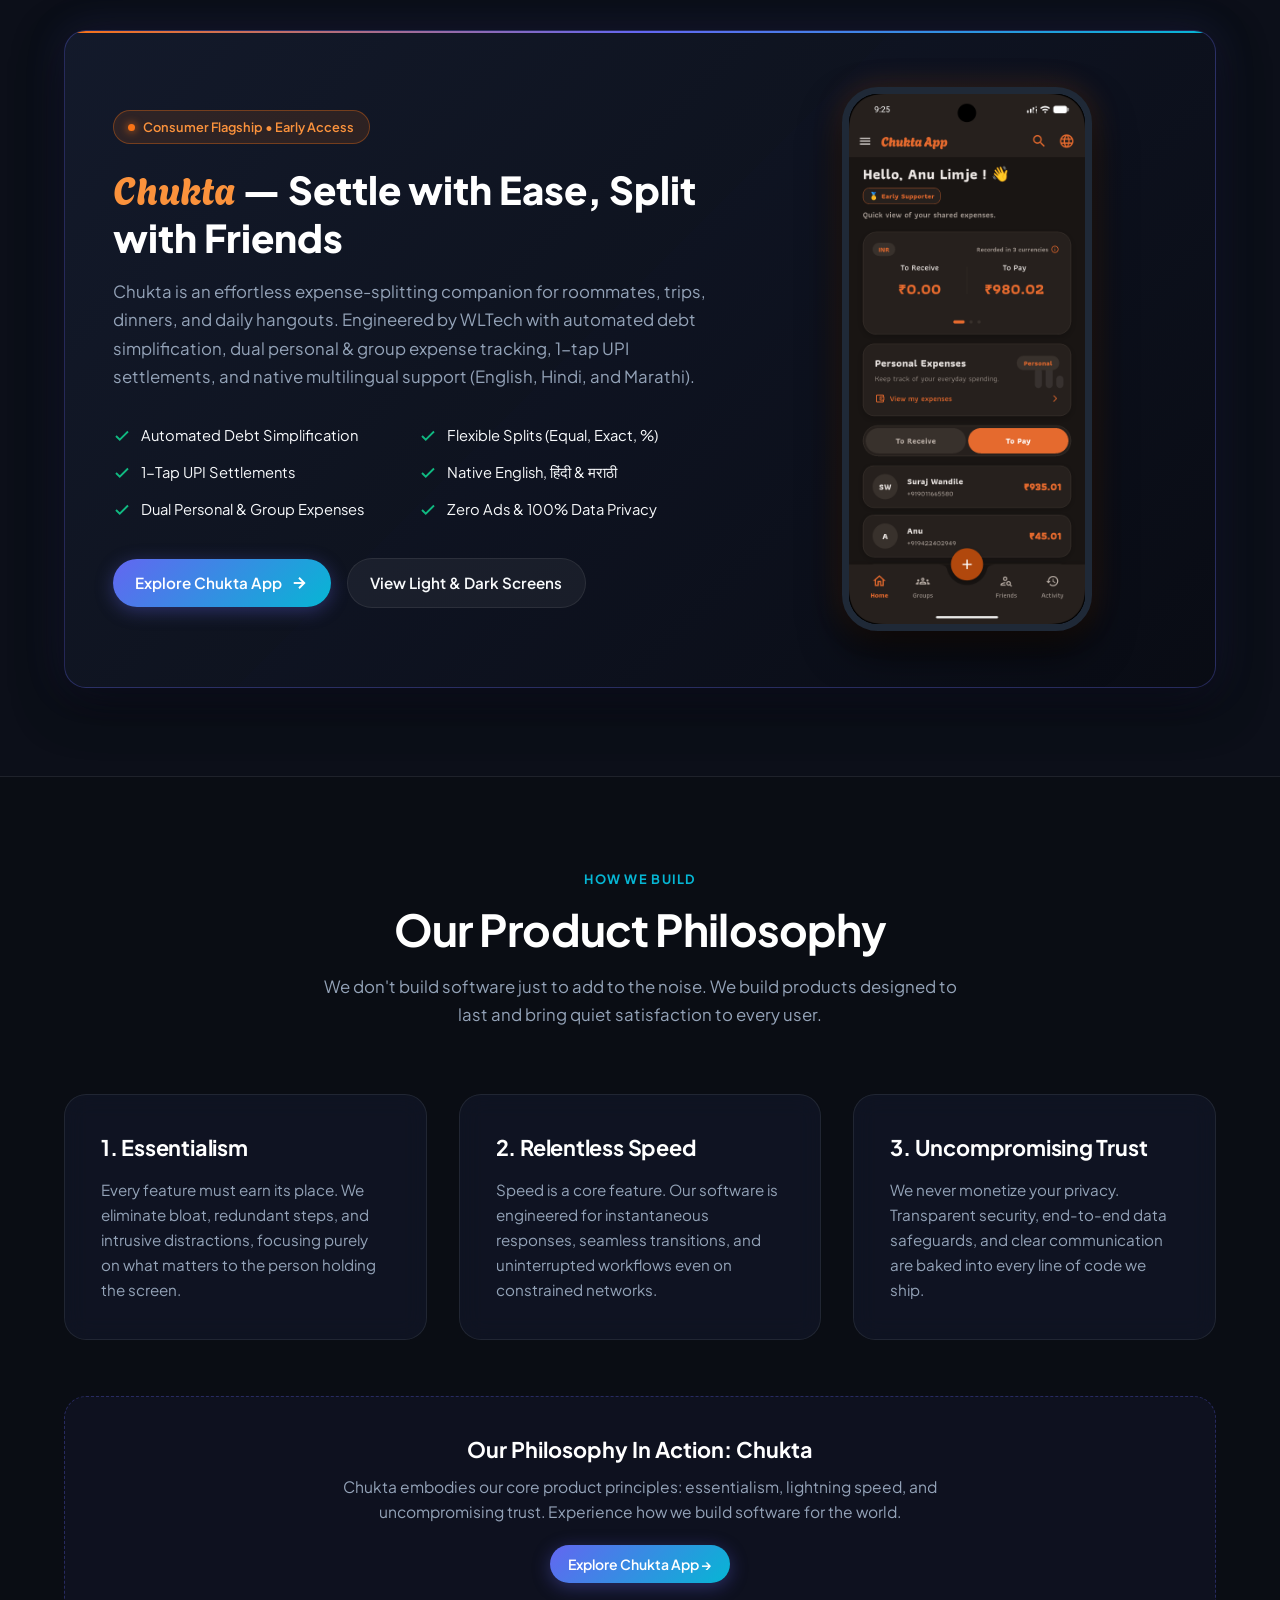
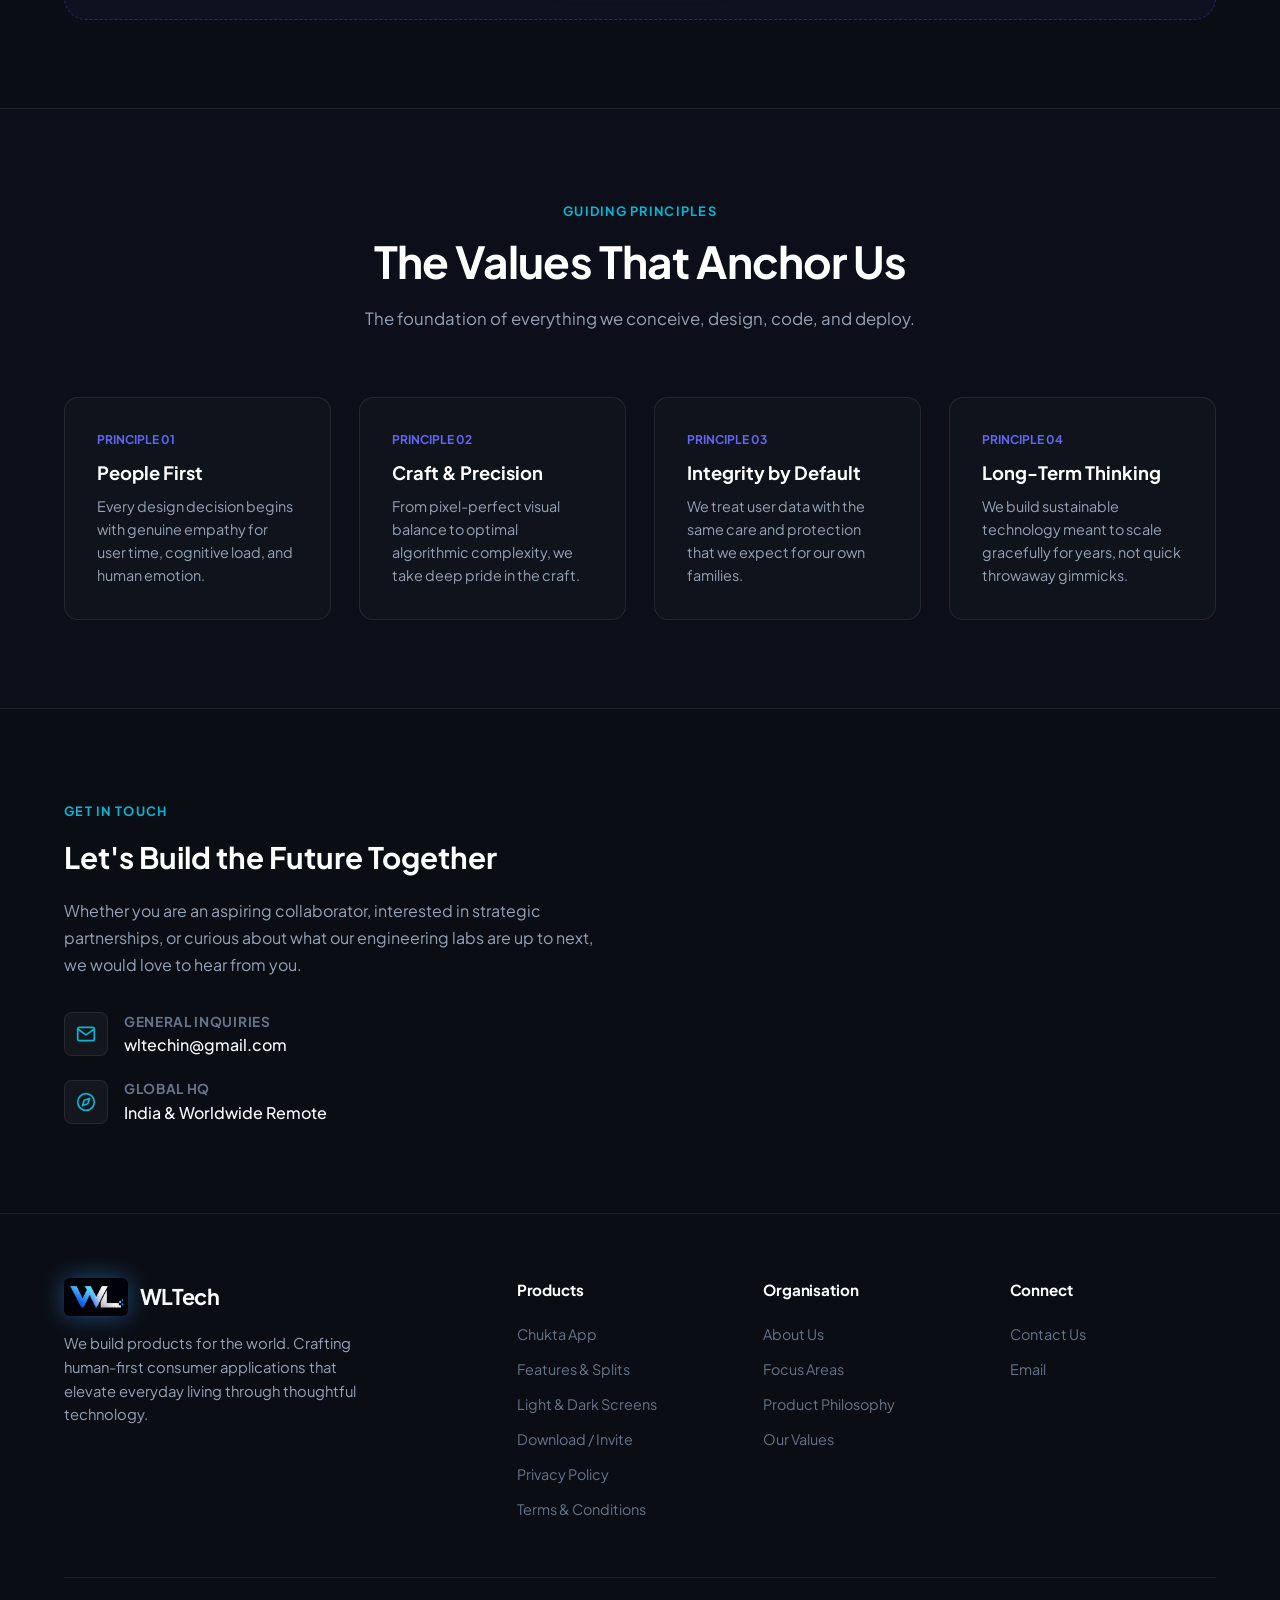
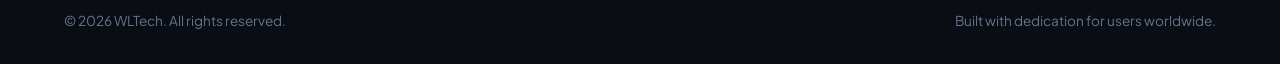
==== commit 3353d853: "refactor: update contact email and remove contact form and social links from index page" ====
--- a/index.html
+++ b/index.html
@@ -466,7 +466,7 @@
                 </div>
                 <div class="contact-detail">
                   <strong>General Inquiries</strong>
-                  <a href="mailto:contact@wltech.in">contact@wltech.in</a>
+                  <a href="mailto:wltechin@gmail.com">wltechin@gmail.com</a>
                 </div>
               </div>
 
@@ -483,50 +483,7 @@
                 </div>
               </div>
 
-              <div class="contact-item">
-                <div class="contact-icon">
-                  <svg viewBox="0 0 24 24" fill="none" stroke="currentColor" stroke-width="2" stroke-linecap="round" stroke-linejoin="round">
-                    <path d="M16 8a6 6 0 0 1 6 6v7h-4v-7a2 2 0 0 0-2-2 2 2 0 0 0-2 2v7h-4v-7a6 6 0 0 1 6-6z"></path>
-                    <rect x="2" y="9" width="4" height="12"></rect>
-                    <circle cx="4" cy="4" r="2"></circle>
-                  </svg>
-                </div>
-                <div class="contact-detail">
-                  <strong>Connect</strong>
-                  <span>GitHub: @wltechin</span>
-                </div>
-              </div>
-            </div>
-          </div>
-
-          <div class="contact-form-card">
-            <form id="contactForm">
-              <div class="form-group">
-                <label for="name" class="form-label">Your Name</label>
-                <input type="text" id="name" class="form-input" placeholder="e.g. Alex Sharma" required>
-              </div>
-
-              <div class="form-group">
-                <label for="email" class="form-label">Email Address</label>
-                <input type="email" id="email" class="form-input" placeholder="alex@example.com" required>
-              </div>
-
-              <div class="form-group">
-                <label for="subject" class="form-label">Subject</label>
-                <input type="text" id="subject" class="form-input" placeholder="Partnership, feedback, or inquiry" required>
-              </div>
-
-              <div class="form-group">
-                <label for="message" class="form-label">Message</label>
-                <textarea id="message" class="form-textarea" placeholder="Tell us how we can help..." required></textarea>
-              </div>
-
-              <button type="submit" class="btn btn-primary" style="width: 100%;">
-                Send Message
-              </button>
-
-              <div class="form-status" id="formStatus"></div>
-            </form>
+            </div>
           </div>
         </div>
       </div>
@@ -553,7 +510,7 @@
             <a href="chukta/" class="footer-link">Chukta App</a>
             <a href="chukta/#features" class="footer-link">Features & Splits</a>
             <a href="chukta/#screens" class="footer-link">Light & Dark Screens</a>
-            <a href="chukta/invite/" class="footer-link">Download / Invite</a>
+            <a href="chukta/invite" class="footer-link">Download / Invite</a>
             <a href="chukta/privacy-policy.html" class="footer-link">Privacy Policy</a>
             <a href="chukta/terms-and-conditions.html" class="footer-link">Terms & Conditions</a>
           </div>
@@ -573,8 +530,7 @@
           <h4>Connect</h4>
           <div class="footer-links">
             <a href="#contact" class="footer-link">Contact Us</a>
-            <a href="mailto:contact@wltech.in" class="footer-link">Email</a>
-            <a href="https://github.com/wltechin" class="footer-link" target="_blank" rel="noopener">GitHub</a>
+            <a href="mailto:wltechin@gmail.com" class="footer-link">Email</a>
           </div>
         </div>
       </div>
